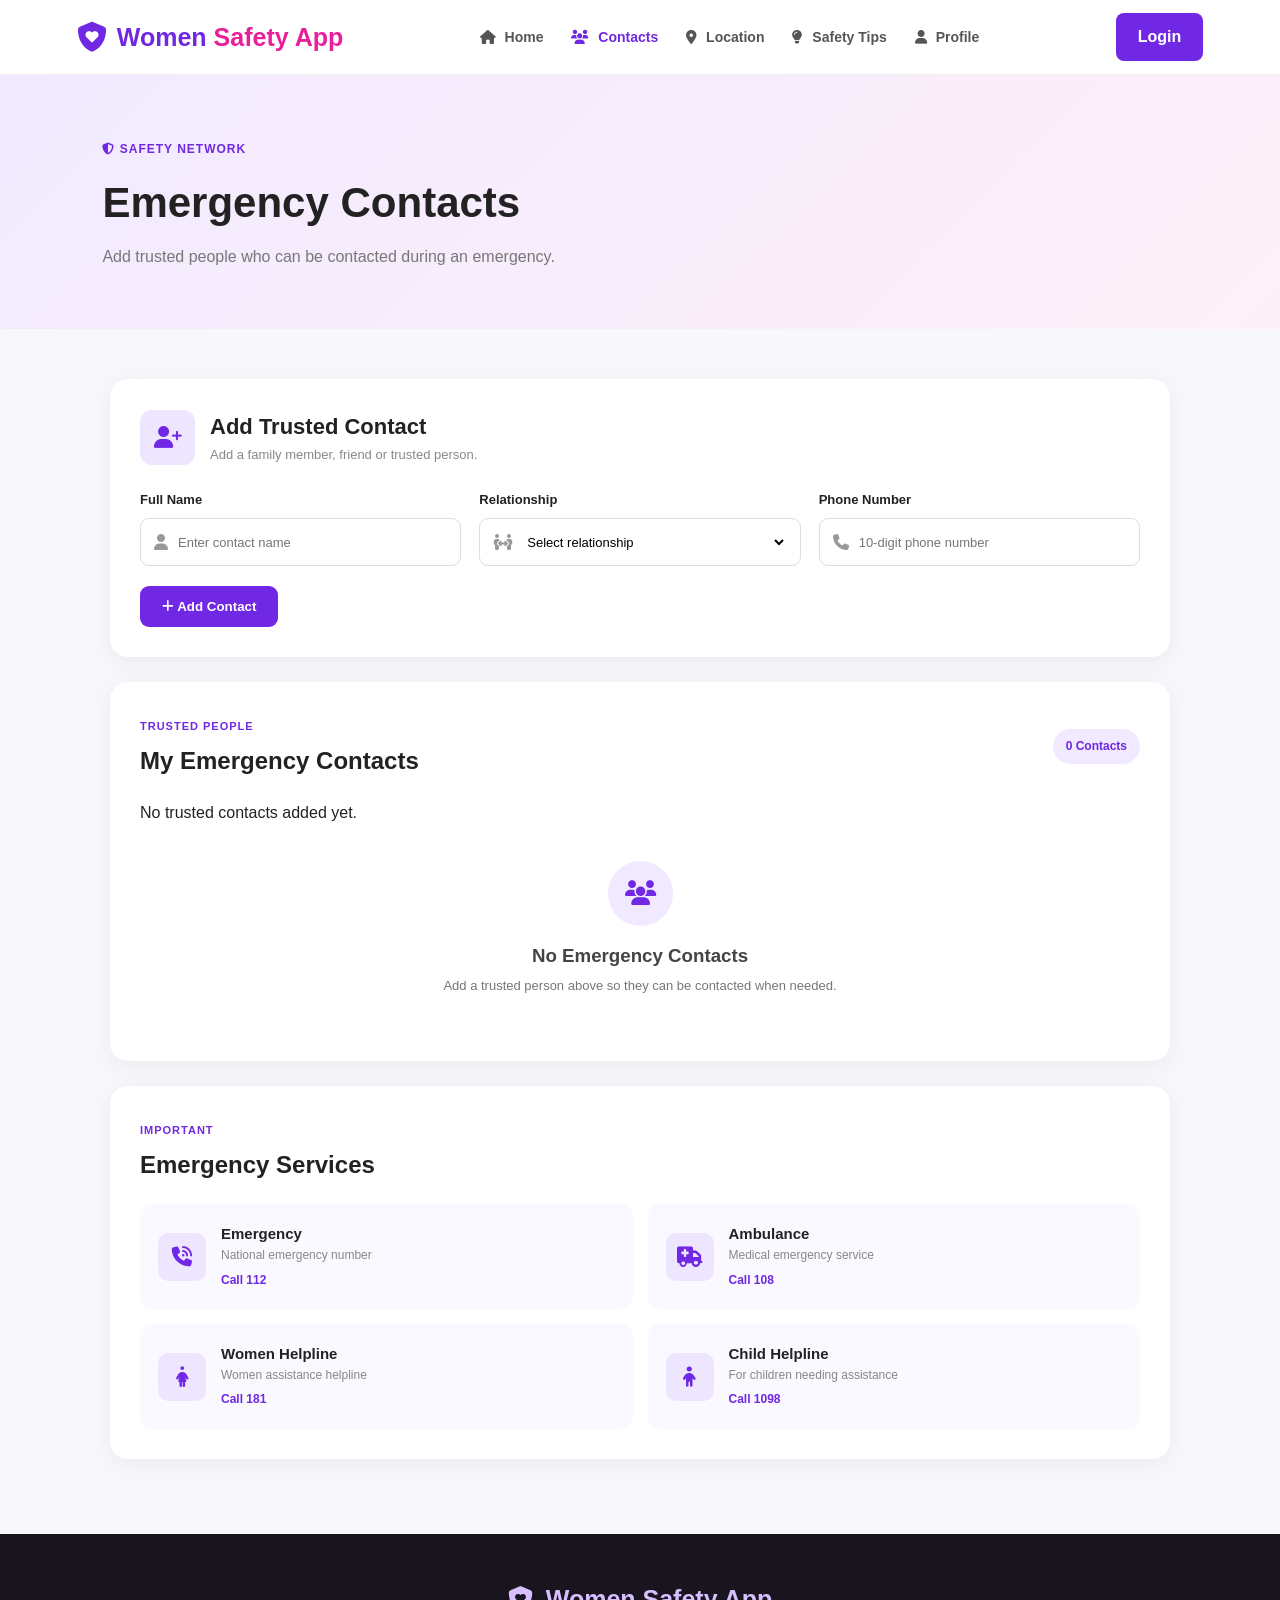
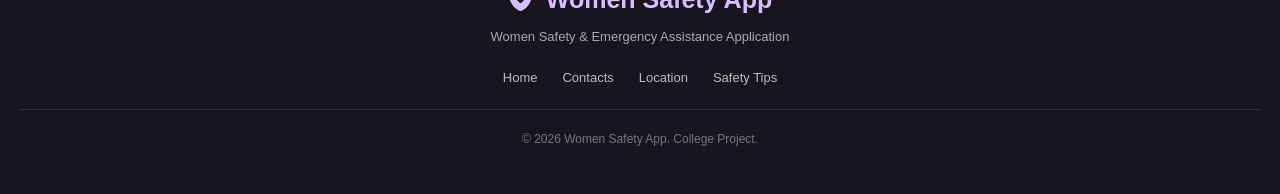
==== contacts.html @ 21b4808e "Add files via upload" ====
<!DOCTYPE html>
<html lang="en">

<head>
    <meta charset="UTF-8">
    <meta name="viewport" content="width=device-width, initial-scale=1.0">

    <title>Emergency Contacts - Women Safety App</title>

    <link rel="stylesheet" href="css/style.css">

    <link rel="stylesheet"
          href="https://cdnjs.cloudflare.com/ajax/libs/font-awesome/6.5.2/css/all.min.css">
</head>

<body>

    <!-- ================= NAVBAR ================= -->

    <header class="navbar">

        <div class="logo">
            <i class="fa-solid fa-shield-heart"></i>
            <span>Women<span> Safety App</span></span>
        </div>

        <nav>

            <a href="index.html">
                <i class="fa-solid fa-house"></i> Home
            </a>

            <a href="contacts.html" class="active">
                <i class="fa-solid fa-users"></i> Contacts
            </a>

            <a href="location.html">
                <i class="fa-solid fa-location-dot"></i> Location
            </a>

            <a href="safety-tips.html">
                <i class="fa-solid fa-lightbulb"></i> Safety Tips
            </a>

            <a href="profile.html">
                <i class="fa-solid fa-user"></i> Profile
            </a>

        </nav>

        <a href="login.html" class="login-btn">
            Login
        </a>

    </header>


    <!-- ================= PAGE HEADER ================= -->

    <section class="page-header">

        <div>

            <span>
                <i class="fa-solid fa-shield-halved"></i>
                SAFETY NETWORK
            </span>

            <h1>Emergency Contacts</h1>

            <p>
                Add trusted people who can be contacted during
                an emergency.
            </p>

        </div>

    </section>


    <!-- ================= MAIN CONTENT ================= -->

    <main class="contacts-container">


        <!-- ================= ADD CONTACT ================= -->

        <section class="contact-form-card">

            <div class="card-title">

                <div class="title-icon">
                    <i class="fa-solid fa-user-plus"></i>
                </div>

                <div>

                    <h2>Add Trusted Contact</h2>

                    <p>
                        Add a family member, friend or trusted person.
                    </p>

                </div>

            </div>


            <form id="contactForm" onsubmit="addContact(event)">

                <div class="form-grid">

                    <!-- Name -->

                    <div class="form-group">

                        <label for="contactName">
                            Full Name
                        </label>

                        <div class="contact-input">

                            <i class="fa-solid fa-user"></i>

                            <input
                                type="text"
                                id="contactName"
                                placeholder="Enter contact name"
                                required
                            >

                        </div>

                    </div>


                    <!-- Relationship -->

                    <div class="form-group">

                        <label for="relationship">
                            Relationship
                        </label>

                        <div class="contact-input">

                            <i class="fa-solid fa-people-arrows"></i>

                            <select id="relationship" required>

                                <option value="">
                                    Select relationship
                                </option>

                                <option value="Parent">
                                    Parent
                                </option>

                                <option value="Sibling">
                                    Sibling
                                </option>

                                <option value="Friend">
                                    Friend
                                </option>

                                <option value="Relative">
                                    Relative
                                </option>

                                <option value="Other">
                                    Other
                                </option>

                            </select>

                        </div>

                    </div>


                    <!-- Phone -->

                    <div class="form-group">

                        <label for="contactPhone">
                            Phone Number
                        </label>

                        <div class="contact-input">

                            <i class="fa-solid fa-phone"></i>

                            <input
                                type="tel"
                                id="contactPhone"
                                placeholder="10-digit phone number"
                                maxlength="10"
                                required
                            >

                        </div>

                    </div>

                </div>


                <button type="submit" class="add-contact-btn">

                    <i class="fa-solid fa-plus"></i>

                    Add Contact

                </button>

            </form>

        </section>


        <!-- ================= CONTACT LIST ================= -->

        <section class="contact-list-card">

            <div class="list-header">

                <div>

                    <span class="small-title">
                        TRUSTED PEOPLE
                    </span>

                    <h2>My Emergency Contacts</h2>

                </div>

                <div class="contact-count">

                    <span id="contactCount">0</span>

                    Contacts

                </div>

            </div>


            <!-- Contact List -->

            <div id="contactList">

                <!-- Contacts will be inserted here -->

            </div>


            <!-- Empty State -->

            <div id="emptyState" class="empty-state">

                <div class="empty-icon">
                    <i class="fa-solid fa-users"></i>
                </div>

                <h3>No Emergency Contacts</h3>

                <p>
                    Add a trusted person above so they can
                    be contacted when needed.
                </p>

            </div>

        </section>


        <!-- ================= EMERGENCY NUMBERS ================= -->

        <section class="official-emergency">

            <div class="list-header">

                <div>

                    <span class="small-title">
                        IMPORTANT
                    </span>

                    <h2>Emergency Services</h2>

                </div>

            </div>


            <div class="official-grid">


                <!-- Emergency -->

                <div class="official-card">

                    <div class="official-icon">
                        <i class="fa-solid fa-phone-volume"></i>
                    </div>

                    <div>

                        <h3>Emergency</h3>

                        <p>National emergency number</p>

                        <a href="tel:112">
                            Call 112
                        </a>

                    </div>

                </div>


                <!-- Ambulance -->

                <div class="official-card">

                    <div class="official-icon">
                        <i class="fa-solid fa-truck-medical"></i>
                    </div>

                    <div>

                        <h3>Ambulance</h3>

                        <p>Medical emergency service</p>

                        <a href="tel:108">
                            Call 108
                        </a>

                    </div>

                </div>


                <!-- Women Helpline -->

                <div class="official-card">

                    <div class="official-icon">
                        <i class="fa-solid fa-person-dress"></i>
                    </div>

                    <div>

                        <h3>Women Helpline</h3>

                        <p>Women assistance helpline</p>

                        <a href="tel:181">
                            Call 181
                        </a>

                    </div>

                </div>


                <!-- Child Helpline -->

                <div class="official-card">

                    <div class="official-icon">
                        <i class="fa-solid fa-child"></i>
                    </div>

                    <div>

                        <h3>Child Helpline</h3>

                        <p>For children needing assistance</p>

                        <a href="tel:1098">
                            Call 1098
                        </a>

                    </div>

                </div>

            </div>

        </section>

    </main>


    <!-- ================= FOOTER ================= -->

    <footer>

        <div class="footer-logo">
            <i class="fa-solid fa-shield-heart"></i>
            Women Safety App
        </div>

        <p>
            Women Safety & Emergency Assistance Application
        </p>

        <div class="footer-links">

            <a href="index.html">Home</a>
            <a href="contacts.html">Contacts</a>
            <a href="location.html">Location</a>
            <a href="safety-tips.html">Safety Tips</a>

        </div>

        <div class="copyright">
            © 2026 Women Safety App. College Project.
        </div>

    </footer>

    <!-- ================= JAVASCRIPT ================= -->
     
    <script src="js/script.js"></script>

</body>

</html>
---- css/style.css ----
/* =====================================================
   SAFEHER - WOMEN SAFETY APP
   MAIN STYLESHEET
===================================================== */


/* ================= GLOBAL ================= */

* {
    margin: 0;
    padding: 0;
    box-sizing: border-box;
}

html {
    scroll-behavior: smooth;
}

body {
    font-family: Arial, Helvetica, sans-serif;
    background: #f8f7fc;
    color: #222;
    line-height: 1.6;
}

a {
    text-decoration: none;
    color: inherit;
}

button,
input {
    font-family: inherit;
}


/* ================= NAVBAR ================= */

.navbar {
    width: 100%;
    min-height: 75px;
    background: #ffffff;
    display: flex;
    align-items: center;
    justify-content: space-between;
    padding: 0 6%;
    border-bottom: 1px solid #eeeeee;
    position: sticky;
    top: 0;
    z-index: 1000;
}

.logo {
    display: flex;
    align-items: center;
    gap: 10px;
    font-size: 25px;
    font-weight: 800;
    color: #7028e4;
}

.logo i {
    font-size: 30px;
}

.logo span span {
    color: #e91e9b;
}

.navbar nav {
    display: flex;
    gap: 28px;
}

.navbar nav a {
    color: #555;
    font-size: 14px;
    font-weight: 600;
    transition: 0.3s;
    padding: 8px 0;
}

.navbar nav a:hover,
.navbar nav a.active {
    color: #7028e4;
}

.navbar nav a i {
    margin-right: 5px;
}

.login-btn {
    background: #7028e4;
    color: white;
    padding: 11px 22px;
    border-radius: 8px;
    font-weight: 600;
    transition: 0.3s;
}

.login-btn:hover {
    transform: translateY(-2px);
    background: #5c1fc7;
}


/* ================= HERO ================= */

.hero {
    min-height: 600px;
    padding: 80px 8%;
    display: flex;
    align-items: center;
    justify-content: space-between;
    gap: 60px;
    background: linear-gradient(
        135deg,
        #f8f4ff 0%,
        #fff3fa 100%
    );
}

.hero-content {
    max-width: 600px;
}

.welcome {
    display: inline-block;
    color: #7028e4;
    background: #eee5ff;
    padding: 8px 15px;
    border-radius: 30px;
    font-size: 13px;
    font-weight: 700;
    margin-bottom: 20px;
}

.welcome i {
    margin-right: 5px;
}

.hero h1 {
    font-size: 58px;
    line-height: 1.1;
    color: #222;
    margin-bottom: 22px;
}

.hero h1 span {
    color: #e91e9b;
}

.hero p {
    color: #666;
    font-size: 17px;
    max-width: 550px;
    margin-bottom: 30px;
}

.hero-buttons {
    display: flex;
    gap: 15px;
    flex-wrap: wrap;
}

.primary-btn,
.secondary-btn {
    padding: 14px 22px;
    border-radius: 9px;
    font-weight: 700;
    display: inline-flex;
    align-items: center;
    gap: 9px;
    transition: 0.3s;
}

.primary-btn {
    background: #7028e4;
    color: white;
}

.primary-btn:hover {
    background: #5c1fc7;
    transform: translateY(-2px);
}

.secondary-btn {
    background: white;
    color: #7028e4;
    border: 1px solid #d9c8f7;
}

.secondary-btn:hover {
    background: #f0e9ff;
}


/* ================= HERO CARD ================= */

.hero-card {
    width: 350px;
    min-height: 350px;
    background: white;
    border-radius: 25px;
    padding: 45px 30px;
    text-align: center;
    box-shadow: 0 20px 50px rgba(70, 35, 120, 0.15);
}

.shield {
    width: 130px;
    height: 130px;
    border-radius: 50%;
    background: #f0e7ff;
    color: #7028e4;
    display: flex;
    justify-content: center;
    align-items: center;
    margin: auto auto 25px;
}

.shield i {
    font-size: 65px;
}

.hero-card h3 {
    font-size: 24px;
    margin-bottom: 8px;
}

.hero-card p {
    font-size: 14px;
    margin: auto auto 20px;
}

.status {
    display: inline-flex;
    align-items: center;
    gap: 8px;
    background: #edf9f1;
    color: #219653;
    padding: 8px 13px;
    border-radius: 30px;
    font-size: 12px;
    font-weight: 700;
}

.status-dot {
    width: 8px;
    height: 8px;
    background: #28a745;
    border-radius: 50%;
}


/* ================= SECTION HEADING ================= */

.section-heading {
    text-align: center;
    margin-bottom: 40px;
}

.section-heading span {
    color: #7028e4;
    font-size: 12px;
    font-weight: 800;
    letter-spacing: 1.5px;
}

.section-heading h2 {
    font-size: 35px;
    margin: 8px 0;
}

.section-heading p {
    color: #777;
}


/* ================= SOS SECTION ================= */

.sos-section {
    background: white;
    padding: 80px 6%;
    text-align: center;
}

.sos-container {
    display: flex;
    justify-content: center;
    align-items: center;
}

.sos-button {
    width: 210px;
    height: 210px;
    border-radius: 50%;
    border: 12px solid #ffe0ed;
    background: #e6004c;
    color: white;
    cursor: pointer;
    box-shadow:
        0 0 0 12px #fff3f7,
        0 15px 40px rgba(230, 0, 76, 0.3);
    transition: 0.3s;
}

.sos-button:hover {
    transform: scale(1.06);
}

.sos-button:active {
    transform: scale(0.97);
}

.sos-inner {
    display: flex;
    flex-direction: column;
    align-items: center;
}

.sos-inner i {
    font-size: 32px;
    margin-bottom: 5px;
}

.sos-inner strong {
    font-size: 38px;
}

.sos-inner small {
    font-size: 13px;
}

.sos-note {
    margin-top: 25px;
    color: #777;
    font-size: 13px;
}


/* ================= SERVICES ================= */

.services {
    padding: 80px 7%;
    background: #f8f7fc;
}

.service-grid {
    display: grid;
    grid-template-columns: repeat(2, 1fr);
    gap: 20px;
    max-width: 1100px;
    margin: auto;
}

.service-card {
    background: white;
    border-radius: 15px;
    padding: 25px;
    display: flex;
    gap: 20px;
    align-items: flex-start;
    box-shadow: 0 5px 20px rgba(0,0,0,0.05);
    transition: 0.3s;
}

.service-card:hover {
    transform: translateY(-5px);
    box-shadow: 0 12px 25px rgba(0,0,0,0.08);
}

.service-icon {
    min-width: 55px;
    height: 55px;
    border-radius: 12px;
    display: flex;
    align-items: center;
    justify-content: center;
    font-size: 23px;
}

.service-icon.police {
    background: #eee7ff;
    color: #7028e4;
}

.service-icon.ambulance {
    background: #ffe9ee;
    color: #e6004c;
}

.service-icon.location {
    background: #e7f7ed;
    color: #219653;
}

.service-icon.contacts {
    background: #fff1df;
    color: #e58b00;
}

.service-card h3 {
    margin-bottom: 4px;
}

.service-card p {
    color: #777;
    font-size: 13px;
    margin-bottom: 10px;
}

.service-link {
    color: #7028e4;
    font-size: 13px;
    font-weight: 700;
}

.service-link i {
    margin-left: 5px;
}


/* ================= FEATURES ================= */

.features {
    padding: 80px 7%;
    background: white;
}

.feature-grid {
    max-width: 1100px;
    margin: auto;
    display: grid;
    grid-template-columns: repeat(4, 1fr);
    gap: 18px;
}

.feature-card {
    text-align: center;
    background: #faf9ff;
    padding: 30px 18px;
    border-radius: 15px;
    border: 1px solid #eee8ff;
    transition: 0.3s;
}

.feature-card:hover {
    transform: translateY(-5px);
    border-color: #d9c8f7;
}

.feature-card > i {
    font-size: 30px;
    color: #7028e4;
    margin-bottom: 15px;
}

.feature-card h3 {
    margin-bottom: 8px;
}

.feature-card p {
    color: #777;
    font-size: 13px;
}


/* ================= SAFETY MESSAGE ================= */

.safety-message {
    max-width: 1050px;
    margin: 70px auto;
    padding: 35px;
    background: linear-gradient(
        135deg,
        #7028e4,
        #e91e9b
    );
    color: white;
    border-radius: 20px;
    display: flex;
    align-items: center;
    gap: 25px;
}

.message-icon {
    min-width: 65px;
    height: 65px;
    border-radius: 50%;
    background: rgba(255,255,255,0.2);
    display: flex;
    justify-content: center;
    align-items: center;
    font-size: 27px;
}

.safety-message h2 {
    margin-bottom: 5px;
}

.safety-message p {
    opacity: 0.9;
}


/* ================= FOOTER ================= */

footer {
    background: #18151f;
    color: white;
    text-align: center;
    padding: 45px 20px;
}

.footer-logo {
    font-size: 25px;
    font-weight: 800;
    color: #d7bfff;
    margin-bottom: 8px;
}

.footer-logo i {
    margin-right: 6px;
}

footer p {
    color: #aaa;
    font-size: 13px;
}

.footer-links {
    margin: 20px 0;
    display: flex;
    justify-content: center;
    gap: 25px;
}

.footer-links a {
    color: #bbb;
    font-size: 13px;
}

.footer-links a:hover {
    color: white;
}

.copyright {
    color: #777;
    font-size: 12px;
    border-top: 1px solid #302c38;
    padding-top: 20px;
}


/* =====================================================
   LOGIN / SIGNUP PAGE
===================================================== */

.login-page {
    min-height: 100vh;
    background: linear-gradient(
        135deg,
        #f4efff,
        #fff2fa
    );
}

.login-container {
    min-height: 100vh;
    display: grid;
    grid-template-columns: 1fr 1fr;
}


/* ================= LOGIN LEFT ================= */

.login-left {
    background: linear-gradient(
        145deg,
        #7028e4,
        #e91e9b
    );
    color: white;
    padding: 70px 10%;
    display: flex;
    flex-direction: column;
    justify-content: center;
}

.login-brand {
    display: flex;
    align-items: center;
    gap: 15px;
    margin-bottom: 60px;
}

.login-brand h1 {
    font-size: 32px;
}

.login-brand h1 span {
    color: #ffd1eb;
}

.brand-icon {
    width: 55px;
    height: 55px;
    border-radius: 15px;
    background: rgba(255,255,255,0.18);
    display: flex;
    justify-content: center;
    align-items: center;
    font-size: 28px;
}

.login-left h2 {
    font-size: 48px;
    line-height: 1.15;
    margin-bottom: 20px;
}

.login-left > p {
    max-width: 500px;
    opacity: 0.9;
    font-size: 16px;
    margin-bottom: 35px;
}


/* ================= LOGIN FEATURES ================= */

.login-features {
    display: flex;
    flex-direction: column;
    gap: 15px;
}

.login-feature {
    display: flex;
    align-items: center;
    gap: 13px;
    font-size: 14px;
}

.login-feature i {
    width: 35px;
    height: 35px;
    background: rgba(255,255,255,0.15);
    border-radius: 9px;
    display: flex;
    align-items: center;
    justify-content: center;
}


/* ================= LOGIN RIGHT ================= */

.login-right {
    display: flex;
    justify-content: center;
    align-items: center;
    padding: 40px;
}

.login-box {
    width: 100%;
    max-width: 470px;
    background: white;
    padding: 45px;
    border-radius: 20px;
    box-shadow: 0 15px 50px rgba(50,30,80,0.12);
}

.mobile-logo {
    display: none;
    width: 60px;
    height: 60px;
    margin: 0 auto 15px;
    border-radius: 15px;
    background: #eee5ff;
    color: #7028e4;
    align-items: center;
    justify-content: center;
    font-size: 28px;
}

.login-box h2 {
    text-align: center;
    font-size: 30px;
}

.login-subtitle {
    text-align: center;
    color: #777;
    font-size: 14px;
    margin: 5px 0 30px;
}


/* ================= INPUT ================= */

.input-group {
    margin-bottom: 18px;
}

.input-group label {
    display: block;
    font-size: 13px;
    font-weight: 700;
    margin-bottom: 7px;
    color: #444;
}

.input-box {
    height: 50px;
    border: 1px solid #ddd;
    border-radius: 9px;
    display: flex;
    align-items: center;
    padding: 0 14px;
    transition: 0.3s;
    background: #fff;
}

.input-box:focus-within {
    border-color: #7028e4;
    box-shadow: 0 0 0 3px #eee5ff;
}

.input-box > i {
    color: #999;
    margin-right: 10px;
}

.input-box input {
    width: 100%;
    border: none;
    outline: none;
    font-size: 14px;
    background: transparent;
}

.input-box input::placeholder {
    color: #aaa;
}

.password-toggle {
    border: none;
    background: none;
    color: #999;
    cursor: pointer;
    padding: 5px;
}


/* ================= LOGIN OPTIONS ================= */

.login-options {
    display: flex;
    justify-content: space-between;
    align-items: center;
    margin: 5px 0 22px;
    font-size: 12px;
}

.remember {
    display: flex;
    align-items: center;
    gap: 7px;
    color: #666;
}

.remember input {
    accent-color: #7028e4;
}

.login-options a {
    color: #7028e4;
    font-weight: 700;
}

.login-options a:hover {
    text-decoration: underline;
}


/* ================= LOGIN BUTTON ================= */

.login-submit {
    width: 100%;
    height: 50px;
    border: none;
    border-radius: 9px;
    background: linear-gradient(
        135deg,
        #7028e4,
        #e91e9b
    );
    color: white;
    font-size: 15px;
    font-weight: 700;
    cursor: pointer;
    transition: 0.3s;
}

.login-submit:hover {
    transform: translateY(-2px);
    box-shadow: 0 8px 20px rgba(112,40,228,0.25);
}

.login-submit i {
    margin-right: 7px;
}


/* ================= DIVIDER ================= */

.divider {
    display: flex;
    align-items: center;
    gap: 12px;
    margin: 25px 0;
    color: #aaa;
    font-size: 12px;
}

.divider::before,
.divider::after {
    content: "";
    flex: 1;
    height: 1px;
    background: #eee;
}


/* ================= DEMO BUTTON ================= */

.demo-login {
    width: 100%;
    height: 48px;
    border: 1px solid #ddd;
    background: white;
    color: #555;
    border-radius: 9px;
    font-weight: 600;
    cursor: pointer;
    transition: 0.3s;
}

.demo-login:hover {
    background: #f8f5ff;
    border-color: #cdb8f5;
}

.demo-login i {
    margin-right: 7px;
    color: #7028e4;
}


/* ================= REGISTER ================= */

.register-text {
    text-align: center;
    color: #777;
    font-size: 13px;
    margin-top: 25px;
}

.register-text a {
    color: #7028e4;
    font-weight: 700;
}

.register-text a:hover {
    text-decoration: underline;
}


/* ================= BACK HOME ================= */

.back-home {
    display: flex;
    justify-content: center;
    align-items: center;
    gap: 7px;
    margin-top: 20px;
    color: #777;
    font-size: 13px;
}

.back-home:hover {
    color: #7028e4;
}


/* ================= TERMS ================= */

.terms {
    margin: 5px 0 20px;
    font-size: 12px;
    line-height: 1.5;
}

.terms a {
    color: #7028e4;
    font-weight: 700;
}


/* =====================================================
   RESPONSIVE DESIGN
===================================================== */


/* Tablets */

@media (max-width: 1000px) {

    .navbar {
        padding: 0 3%;
    }

    .navbar nav {
        gap: 15px;
    }

    .hero {
        padding: 60px 5%;
    }

    .hero h1 {
        font-size: 45px;
    }

    .feature-grid {
        grid-template-columns: repeat(2, 1fr);
    }

    .login-left {
        padding: 50px;
    }

    .login-left h2 {
        font-size: 40px;
    }

}


/* Mobile */

@media (max-width: 750px) {

    /* Navbar */

    .navbar {
        min-height: auto;
        padding: 15px 20px;
        flex-wrap: wrap;
        gap: 12px;
    }

    .navbar nav {
        width: 100%;
        order: 3;
        justify-content: center;
        gap: 13px;
        overflow-x: auto;
    }

    .navbar nav a {
        white-space: nowrap;
        font-size: 12px;
    }

    .login-btn {
        padding: 8px 15px;
        font-size: 13px;
    }


    /* Hero */

    .hero {
        flex-direction: column;
        text-align: center;
        padding: 50px 20px;
    }

    .hero h1 {
        font-size: 40px;
    }

    .hero p {
        font-size: 15px;
    }

    .hero-buttons {
        justify-content: center;
    }

    .hero-card {
        width: 100%;
        max-width: 350px;
    }


    /* Services */

    .service-grid {
        grid-template-columns: 1fr;
    }


    /* Features */

    .feature-grid {
        grid-template-columns: 1fr;
    }


    /* Safety Message */

    .safety-message {
        margin: 40px 20px;
        padding: 25px;
        flex-direction: column;
        text-align: center;
    }


    /* Login */

    .login-container {
        grid-template-columns: 1fr;
    }

    .login-left {
        display: none;
    }

    .login-right {
        min-height: 100vh;
        padding: 20px;
    }

    .login-box {
        padding: 30px 22px;
    }

    .mobile-logo {
        display: flex;
    }

    .login-box h2 {
        font-size: 26px;
    }

}


/* Small Mobile */

@media (max-width: 400px) {

    .logo {
        font-size: 21px;
    }

    .logo i {
        font-size: 25px;
    }

    .hero h1 {
        font-size: 34px;
    }

    .sos-button {
        width: 175px;
        height: 175px;
    }

    .sos-inner strong {
        font-size: 32px;
    }

    .section-heading h2 {
        font-size: 28px;
    }

    .login-box {
        padding: 25px 18px;
    }

}
/* =====================================================
   CONTACTS PAGE
===================================================== */

.page-header {
    background: linear-gradient(135deg, #f1eaff, #fff0f8);
    padding: 60px 8%;
}

.page-header span {
    color: #7028e4;
    font-size: 12px;
    font-weight: 800;
    letter-spacing: 1px;
}

.page-header h1 {
    font-size: 42px;
    margin: 8px 0;
}

.page-header p {
    color: #777;
}


.contacts-container {
    max-width: 1100px;
    margin: auto;
    padding: 50px 20px;
}


.contact-form-card,
.contact-list-card,
.official-emergency {
    background: white;
    border-radius: 18px;
    padding: 30px;
    margin-bottom: 25px;
    box-shadow: 0 5px 25px rgba(0,0,0,0.06);
}


.card-title {
    display: flex;
    align-items: center;
    gap: 15px;
    margin-bottom: 25px;
}

.title-icon {
    width: 55px;
    height: 55px;
    background: #eee5ff;
    color: #7028e4;
    border-radius: 12px;
    display: flex;
    justify-content: center;
    align-items: center;
    font-size: 22px;
}

.card-title h2 {
    font-size: 22px;
}

.card-title p {
    color: #888;
    font-size: 13px;
}


.form-grid {
    display: grid;
    grid-template-columns: repeat(3, 1fr);
    gap: 18px;
}


.form-group label {
    display: block;
    font-size: 13px;
    font-weight: 700;
    margin-bottom: 7px;
}


.contact-input {
    height: 48px;
    border: 1px solid #ddd;
    border-radius: 9px;
    display: flex;
    align-items: center;
    padding: 0 13px;
}

.contact-input:focus-within {
    border-color: #7028e4;
    box-shadow: 0 0 0 3px #eee5ff;
}

.contact-input i {
    color: #999;
    margin-right: 10px;
}

.contact-input input,
.contact-input select {
    width: 100%;
    height: 100%;
    border: none;
    outline: none;
    background: transparent;
    font-size: 13px;
}


.add-contact-btn {
    margin-top: 20px;
    padding: 13px 22px;
    border: none;
    border-radius: 9px;
    background: #7028e4;
    color: white;
    font-weight: 700;
    cursor: pointer;
}

.add-contact-btn:hover {
    background: #5c1fc7;
}


.list-header {
    display: flex;
    align-items: center;
    justify-content: space-between;
    margin-bottom: 20px;
}

.small-title {
    color: #7028e4;
    font-size: 11px;
    font-weight: 800;
    letter-spacing: 1px;
}

.list-header h2 {
    margin-top: 4px;
}


.contact-count {
    background: #f0e9ff;
    color: #7028e4;
    padding: 8px 13px;
    border-radius: 20px;
    font-size: 12px;
    font-weight: 700;
}


.contact-item {
    display: grid;
    grid-template-columns: 1.5fr 1fr auto;
    align-items: center;
    gap: 20px;
    padding: 17px;
    background: #faf9ff;
    border: 1px solid #eee9f8;
    border-radius: 12px;
    margin-bottom: 10px;
}


.contact-person {
    display: flex;
    align-items: center;
    gap: 12px;
}


.person-avatar {
    width: 45px;
    height: 45px;
    border-radius: 50%;
    background: #7028e4;
    color: white;
    display: flex;
    align-items: center;
    justify-content: center;
    font-weight: 800;
}


.contact-person h3 {
    font-size: 15px;
}


.contact-person span {
    color: #888;
    font-size: 12px;
}


.contact-number {
    color: #555;
    font-size: 13px;
}


.contact-number i {
    color: #7028e4;
    margin-right: 5px;
}


.contact-actions {
    display: flex;
    gap: 8px;
}


.call-contact {
    background: #219653;
    color: white;
    padding: 9px 13px;
    border-radius: 7px;
    font-size: 12px;
    font-weight: 700;
}


.delete-contact {
    width: 35px;
    border: none;
    border-radius: 7px;
    background: #ffe8ee;
    color: #e6004c;
    cursor: pointer;
}


.empty-state {
    text-align: center;
    padding: 35px 20px;
    color: #777;
}


.empty-icon {
    width: 65px;
    height: 65px;
    background: #f0e9ff;
    color: #7028e4;
    border-radius: 50%;
    display: flex;
    justify-content: center;
    align-items: center;
    margin: auto auto 15px;
    font-size: 25px;
}


.empty-state h3 {
    color: #444;
    margin-bottom: 5px;
}


.empty-state p {
    font-size: 13px;
}


/* Official emergency services */

.official-grid {
    display: grid;
    grid-template-columns: repeat(2, 1fr);
    gap: 15px;
}


.official-card {
    display: flex;
    align-items: center;
    gap: 15px;
    padding: 18px;
    background: #faf9ff;
    border-radius: 12px;
}


.official-icon {
    width: 48px;
    height: 48px;
    border-radius: 10px;
    background: #eee5ff;
    color: #7028e4;
    display: flex;
    justify-content: center;
    align-items: center;
    font-size: 20px;
}


.official-card h3 {
    font-size: 15px;
}


.official-card p {
    color: #888;
    font-size: 12px;
}


.official-card a {
    display: inline-block;
    margin-top: 4px;
    color: #7028e4;
    font-size: 12px;
    font-weight: 800;
}


/* Contacts responsive */

@media (max-width: 800px) {

    .form-grid {
        grid-template-columns: 1fr;
    }

    .contact-item {
        grid-template-columns: 1fr;
    }

    .contact-actions {
        justify-content: flex-start;
    }

    .official-grid {
        grid-template-columns: 1fr;
    }

}


@media (max-width: 500px) {

    .page-header {
        padding: 40px 20px;
    }

    .page-header h1 {
        font-size: 32px;
    }

    .contact-form-card,
    .contact-list-card,
    .official-emergency {
        padding: 20px;
    }

    .list-header {
        align-items: flex-start;
        gap: 10px;
    }

}
/* =====================================================
   SAFETY TIPS PAGE
===================================================== */

.tips-container {
    max-width: 1000px;
    margin: auto;
    padding: 50px 20px;
}

.safety-tip-card {
    background: white;
    border-radius: 16px;
    padding: 25px;
    margin-bottom: 16px;
    display: grid;
    grid-template-columns: 55px 60px 1fr;
    align-items: center;
    gap: 18px;
    box-shadow: 0 5px 20px rgba(0,0,0,0.05);
    border: 1px solid #eee8f8;
}

.tip-number {
    font-size: 14px;
    font-weight: 800;
    color: #7028e4;
}

.tip-icon {
    width: 55px;
    height: 55px;
    border-radius: 12px;
    background: #eee5ff;
    color: #7028e4;
    display: flex;
    justify-content: center;
    align-items: center;
    font-size: 22px;
}

.tip-content h2 {
    font-size: 19px;
    margin-bottom: 5px;
}

.tip-content p {
    color: #777;
    font-size: 13px;
}

.emergency-mini-links {
    display: flex;
    gap: 10px;
    margin-top: 12px;
    flex-wrap: wrap;
}

.emergency-mini-links a {
    background: #f0e9ff;
    color: #7028e4;
    padding: 7px 11px;
    border-radius: 7px;
    font-size: 11px;
    font-weight: 700;
}

.tips-emergency {
    margin-top: 35px;
    padding: 25px;
    background: linear-gradient(135deg, #7028e4, #e91e9b);
    color: white;
    border-radius: 16px;
    display: flex;
    align-items: center;
    gap: 15px;
}

.tips-emergency-icon {
    width: 50px;
    height: 50px;
    background: rgba(255,255,255,0.2);
    border-radius: 50%;
    display: flex;
    align-items: center;
    justify-content: center;
}

.tips-emergency h2 {
    font-size: 19px;
}

.tips-emergency p {
    opacity: 0.9;
    font-size: 12px;
}

.tips-emergency a {
    margin-left: auto;
    background: white;
    color: #7028e4;
    padding: 10px 16px;
    border-radius: 8px;
    font-size: 12px;
    font-weight: 800;
}


/* =====================================================
   PROFILE PAGE
===================================================== */

.profile-container {
    max-width: 900px;
    margin: auto;
    padding: 50px 20px;
}

.profile-card,
.settings-card,
.account-actions {
    background: white;
    border-radius: 18px;
    padding: 30px;
    margin-bottom: 20px;
    box-shadow: 0 5px 25px rgba(0,0,0,0.06);
}

.profile-header {
    display: flex;
    align-items: center;
    gap: 18px;
    padding-bottom: 25px;
    border-bottom: 1px solid #eee;
    margin-bottom: 25px;
}

.profile-avatar {
    width: 75px;
    height: 75px;
    border-radius: 50%;
    background: linear-gradient(135deg, #7028e4, #e91e9b);
    color: white;
    display: flex;
    justify-content: center;
    align-items: center;
    font-size: 30px;
    font-weight: 800;
}

.profile-header h2 {
    font-size: 23px;
}

.profile-header p {
    color: #888;
    font-size: 13px;
    margin: 3px 0 7px;
}

.profile-status {
    background: #edf9f1;
    color: #219653;
    padding: 5px 9px;
    border-radius: 15px;
    font-size: 10px;
    font-weight: 700;
}

.profile-status i {
    font-size: 6px;
    margin-right: 3px;
}

.profile-grid {
    display: grid;
    grid-template-columns: repeat(2, 1fr);
    gap: 18px;
}

.save-profile-btn {
    margin-top: 22px;
    padding: 12px 20px;
    border: none;
    border-radius: 8px;
    background: #7028e4;
    color: white;
    font-weight: 700;
    cursor: pointer;
}

.save-profile-btn:hover {
    background: #5c1fc7;
}

.settings-title {
    display: flex;
    gap: 14px;
    align-items: center;
    margin-bottom: 15px;
}

.settings-title h2 {
    font-size: 21px;
}

.settings-title p {
    color: #888;
    font-size: 12px;
}

.setting-row {
    display: flex;
    justify-content: space-between;
    align-items: center;
    padding: 18px 0;
    border-top: 1px solid #eee;
}

.setting-row h3 {
    font-size: 14px;
}

.setting-row h3 i {
    color: #7028e4;
    margin-right: 7px;
}

.setting-row p {
    color: #888;
    font-size: 11px;
    margin-top: 3px;
    max-width: 600px;
}


/* Toggle */

.switch {
    position: relative;
    width: 45px;
    height: 24px;
    flex-shrink: 0;
}

.switch input {
    display: none;
}

.slider {
    position: absolute;
    inset: 0;
    background: #ccc;
    border-radius: 30px;
    cursor: pointer;
    transition: 0.3s;
}

.slider:before {
    content: "";
    position: absolute;
    width: 18px;
    height: 18px;
    left: 3px;
    top: 3px;
    background: white;
    border-radius: 50%;
    transition: 0.3s;
}

.switch input:checked + .slider {
    background: #7028e4;
}

.switch input:checked + .slider:before {
    transform: translateX(21px);
}


/* Account Actions */

.account-action,
.logout-action {
    width: 100%;
    display: flex;
    align-items: center;
    gap: 15px;
    padding: 17px 5px;
    border-bottom: 1px solid #eee;
    background: transparent;
    border-top: none;
    border-left: none;
    border-right: none;
    text-align: left;
    cursor: pointer;
}

.account-action:last-child,
.logout-action:last-child {
    border-bottom: none;
}

.account-action > i:first-child,
.logout-action > i:first-child {
    width: 42px;
    height: 42px;
    background: #f0e9ff;
    color: #7028e4;
    border-radius: 10px;
    display: flex;
    justify-content: center;
    align-items: center;
}

.account-action div,
.logout-action div {
    flex: 1;
}

.account-action strong,
.logout-action strong {
    display: block;
    font-size: 14px;
}

.account-action span,
.logout-action span {
    color: #888;
    font-size: 11px;
}

.account-action .arrow,
.logout-action .arrow {
    color: #aaa;
    width: auto;
    height: auto;
    background: transparent;
}

.logout-action > i:first-child {
    color: #e6004c;
    background: #ffe9ef;
}

.logout-action:hover {
    background: #fff8fa;
}


/* Responsive */

@media (max-width: 700px) {

    .safety-tip-card {
        grid-template-columns: 45px 1fr;
    }

    .tip-number {
        grid-row: span 2;
    }

    .tip-content {
        grid-column: 2;
    }

    .tips-emergency {
        flex-wrap: wrap;
    }

    .tips-emergency a {
        margin-left: 0;
    }

    .profile-grid {
        grid-template-columns: 1fr;
    }

}

@media (max-width: 450px) {

    .safety-tip-card {
        padding: 18px;
        gap: 12px;
    }

    .profile-card,
    .settings-card,
    .account-actions {
        padding: 20px;
    }

    .profile-avatar {
        width: 60px;
        height: 60px;
        font-size: 24px;
    }

}
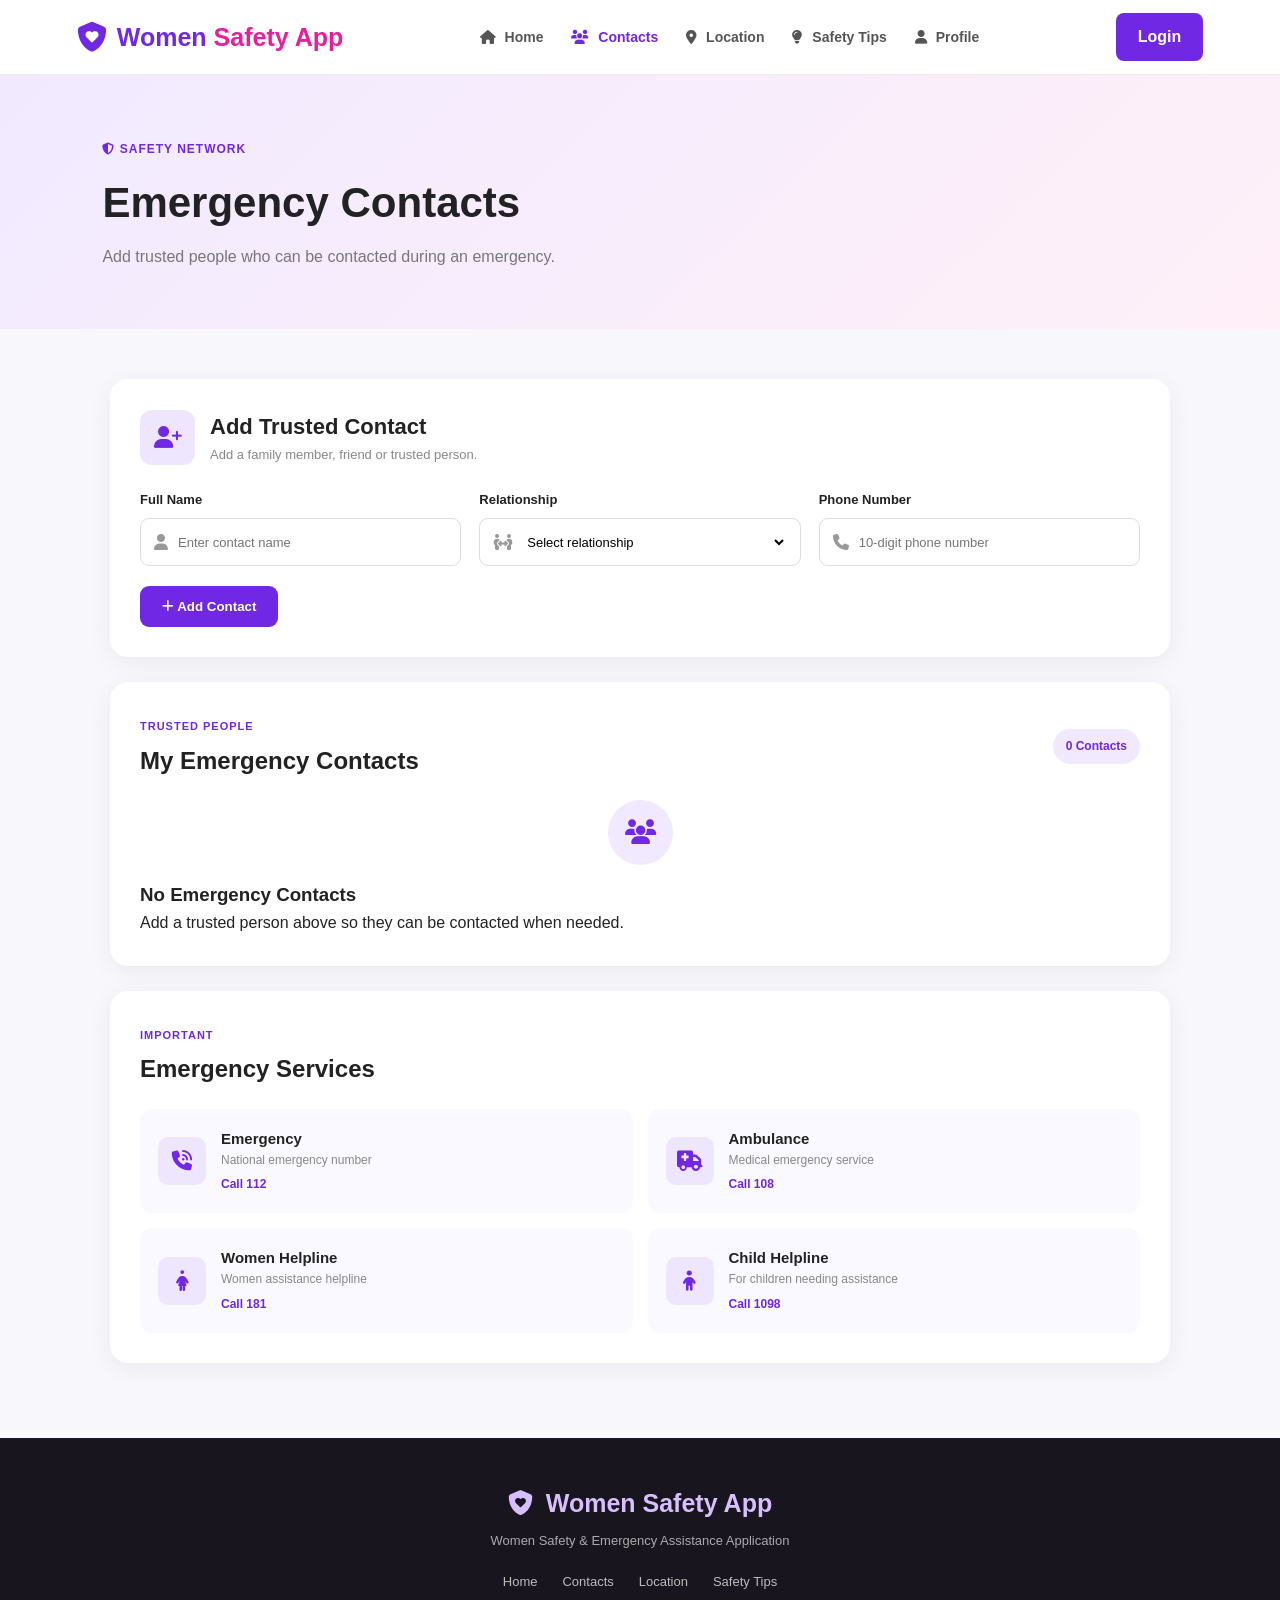
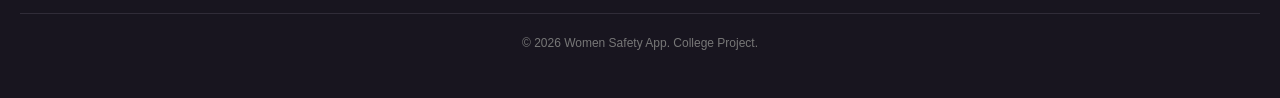
==== commit 4b3e468f: "Add files via upload" ====
--- a/contacts.html
+++ b/contacts.html
@@ -238,9 +238,7 @@
 
                 <div class="contact-count">
 
-                    <span id="contactCount">0</span>
-
-                    Contacts
+                    <span id="contactCount">0 Contacts</span>
 
                 </div>
 
@@ -256,9 +254,9 @@
             </div>
 
 
-            <!-- Empty State -->
-
-            <div id="emptyState" class="empty-state">
+            <!-- Empty Contact State -->
+
+            <div id="emptyContacts" class="empty-Contacts">
 
                 <div class="empty-icon">
                     <i class="fa-solid fa-users"></i>
--- a/css/style.css
+++ b/css/style.css
@@ -1869,3 +1869,405 @@
     }
 
 }
+/* =====================================================
+    LOCATION PAGE
+===================================================== */
+
+.location-hero {
+    background: linear-gradient(135deg, #f5eaff, #fff0f8);
+    padding: 65px 25px;
+}
+
+.location-hero-content {
+    max-width: 1100px;
+    margin: auto;
+}
+
+.location-hero-content span {
+    color: #7028e4;
+    font-size: 13px;
+    font-weight: 800;
+    letter-spacing: 1.5px;
+}
+
+.location-hero-content h1 {
+    font-size: 44px;
+    margin: 18px 0 10px;
+    color: #222;
+}
+
+.location-hero-content p {
+    font-size: 18px;
+    color: #777;
+}
+
+
+/* ================= LOCATION MAIN ================= */
+
+.location-container {
+    max-width: 1100px;
+    margin: auto;
+    padding: 45px 20px;
+    background: #f8f7fc;
+}
+
+
+/* ================= FIND LOCATION CARD ================= */
+
+.location-main-card {
+    background: #fff;
+    border-radius: 24px;
+    padding: 32px;
+    margin-bottom: 25px;
+    box-shadow: 0 10px 35px rgba(70, 30, 120, 0.08);
+    border: 1px solid #eee8f8;
+}
+
+.location-card-heading {
+    display: flex;
+    align-items: center;
+    gap: 18px;
+    margin-bottom: 25px;
+}
+
+.location-icon {
+    width: 65px;
+    height: 65px;
+    min-width: 65px;
+    border-radius: 18px;
+    background: linear-gradient(135deg, #eee3ff, #f8e8ff);
+    color: #7028e4;
+    display: flex;
+    align-items: center;
+    justify-content: center;
+    font-size: 27px;
+    box-shadow: 0 8px 20px rgba(112, 40, 228, 0.12);
+}
+
+.location-card-heading h2 {
+    margin: 0 0 6px;
+    font-size: 27px;
+    color: #222;
+}
+
+.location-card-heading p {
+    margin: 0;
+    color: #777;
+    font-size: 14px;
+}
+
+
+/* ================= GET LOCATION BUTTON ================= */
+
+.get-location-btn {
+    width: 100%;
+    border: none;
+    background: linear-gradient(135deg, #7028e4, #e91e9b);
+    color: white;
+    padding: 16px 25px;
+    border-radius: 12px;
+    font-size: 15px;
+    font-weight: 700;
+    cursor: pointer;
+    transition: 0.3s;
+}
+
+.get-location-btn:hover {
+    transform: translateY(-2px);
+    box-shadow: 0 10px 25px rgba(112, 40, 228, 0.25);
+}
+
+.get-location-btn:active {
+    transform: scale(0.98);
+}
+
+.get-location-btn i {
+    margin-right: 8px;
+}
+
+
+/* ================= STATUS ================= */
+
+.location-status {
+    margin-top: 18px;
+    padding: 13px 16px;
+    border-radius: 12px;
+    background: #f5f3fa;
+    color: #666;
+    font-size: 13px;
+    display: flex;
+    align-items: center;
+    gap: 8px;
+}
+
+.location-status i {
+    color: #7028e4;
+}
+
+
+/* ================= LOCATION DETAILS ================= */
+
+.location-details-card {
+    background: #fff;
+    border-radius: 24px;
+    padding: 32px;
+    margin-bottom: 25px;
+    box-shadow: 0 10px 35px rgba(70, 30, 120, 0.08);
+    border: 1px solid #eee8f8;
+}
+
+.details-title span {
+    color: #7028e4;
+    font-size: 12px;
+    font-weight: 800;
+    letter-spacing: 1.5px;
+}
+
+.details-title h2 {
+    margin: 7px 0 22px;
+    font-size: 30px;
+    color: #222;
+}
+
+
+/* ================= LOCATION FOUND ================= */
+
+.location-found {
+    display: flex;
+    align-items: center;
+    gap: 10px;
+    background: #ecfff4;
+    border: 1px solid #c9f1d9;
+    color: #168346;
+    padding: 13px 16px;
+    border-radius: 12px;
+    margin-bottom: 22px;
+    font-weight: 700;
+    font-size: 13px;
+}
+
+.location-found i {
+    font-size: 16px;
+}
+
+
+/* ================= GPS GRID ================= */
+
+.location-grid {
+    display: grid;
+    grid-template-columns: repeat(2, 1fr);
+    gap: 18px;
+}
+
+
+/* ================= DETAIL BOX ================= */
+
+.location-detail-box {
+    display: flex;
+    align-items: center;
+    gap: 16px;
+    padding: 22px;
+    border: 1px solid #eee9f8;
+    background: linear-gradient(135deg, #fbfaff, #fff);
+    border-radius: 18px;
+    transition: 0.3s;
+}
+
+.location-detail-box:hover {
+    transform: translateY(-4px);
+    box-shadow: 0 10px 25px rgba(80, 40, 130, 0.10);
+    border-color: #d9c8f7;
+}
+
+.detail-icon {
+    width: 50px;
+    height: 50px;
+    min-width: 50px;
+    border-radius: 14px;
+    background: #efe3ff;
+    color: #7028e4;
+    display: flex;
+    align-items: center;
+    justify-content: center;
+    font-size: 19px;
+}
+
+.location-detail-box span {
+    display: block;
+    color: #777;
+    font-size: 12px;
+    margin-bottom: 5px;
+}
+
+.location-detail-box strong {
+    font-size: 17px;
+    color: #222;
+    word-break: break-word;
+}
+
+.location-detail-box small {
+    color: #777;
+    font-size: 12px;
+}
+
+
+/* ================= ACTION BUTTONS ================= */
+
+.location-actions {
+    display: flex;
+    gap: 14px;
+    margin-top: 25px;
+}
+
+.map-button,
+.share-button {
+    flex: 1;
+    border: none;
+    padding: 14px 20px;
+    border-radius: 12px;
+    font-weight: 700;
+    cursor: pointer;
+    transition: 0.3s;
+    font-size: 13px;
+}
+
+.map-button {
+    background: #7028e4;
+    color: white;
+}
+
+.share-button {
+    background: #efe4ff;
+    color: #7028e4;
+}
+
+.map-button:hover,
+.share-button:hover {
+    transform: translateY(-2px);
+}
+
+.map-button:disabled,
+.share-button:disabled {
+    opacity: 0.5;
+    cursor: not-allowed;
+    transform: none;
+}
+
+
+/* ================= PRIVACY ================= */
+
+.privacy-card {
+    display: flex;
+    gap: 18px;
+    align-items: flex-start;
+    background: linear-gradient(135deg, #fff9e9, #fff5dc);
+    border-left: 5px solid #f0a800;
+    padding: 22px;
+    border-radius: 15px;
+    box-shadow: 0 5px 20px rgba(100, 70, 20, 0.05);
+}
+
+.privacy-icon {
+    width: 48px;
+    height: 48px;
+    min-width: 48px;
+    border-radius: 12px;
+    background: #fff0c7;
+    display: flex;
+    align-items: center;
+    justify-content: center;
+    color: #df9900;
+    font-size: 20px;
+}
+
+.privacy-card h3 {
+    margin: 0 0 7px;
+    font-size: 18px;
+    color: #333;
+}
+
+.privacy-card p {
+    margin: 0;
+    color: #666;
+    font-size: 13px;
+    line-height: 1.6;
+}
+
+
+/* ================= MOBILE ================= */
+
+@media (max-width: 650px) {
+
+    .location-hero {
+        padding: 45px 20px;
+    }
+
+    .location-hero-content h1 {
+        font-size: 32px;
+    }
+
+    .location-hero-content p {
+        font-size: 16px;
+    }
+
+    .location-container {
+        padding: 25px 14px;
+    }
+
+    .location-main-card,
+    .location-details-card {
+        padding: 22px 18px;
+        border-radius: 20px;
+    }
+
+    .location-card-heading {
+        align-items: flex-start;
+        gap: 13px;
+    }
+
+    .location-icon {
+        width: 55px;
+        height: 55px;
+        min-width: 55px;
+        font-size: 22px;
+    }
+
+    .location-card-heading h2 {
+        font-size: 22px;
+    }
+
+    .location-grid {
+        grid-template-columns: 1fr;
+        gap: 12px;
+    }
+
+    .location-detail-box {
+        padding: 18px;
+    }
+
+    .location-actions {
+        flex-direction: column;
+    }
+
+    .map-button,
+    .share-button {
+        width: 100%;
+    }
+
+    .privacy-card {
+        padding: 18px;
+    }
+}
+/* LOCATION PAGE LOGO */
+
+.logo .women-text {
+    color: #7028e4 !important;
+}
+
+.logo .safety-text {
+    color: #e91e9b !important;
+}
+
+.logo i {
+    color: #7028e4 !important;
+}
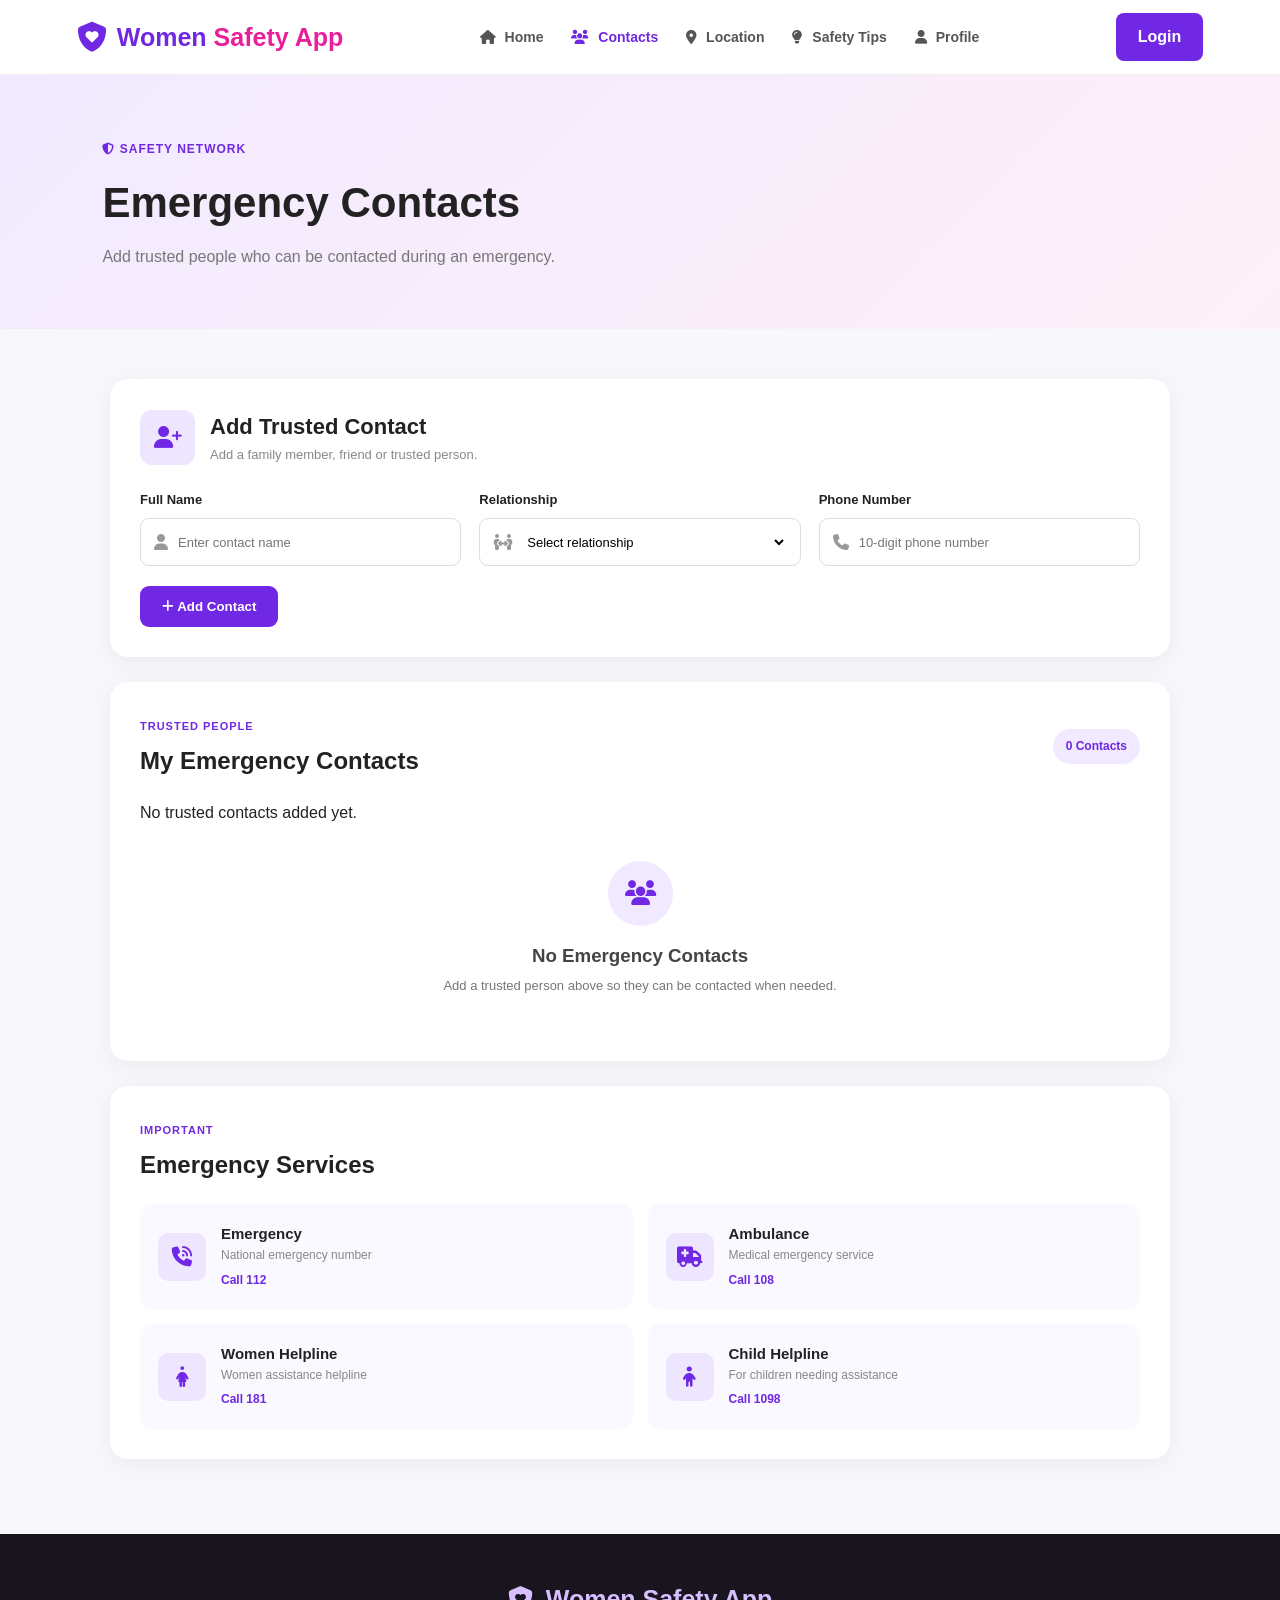
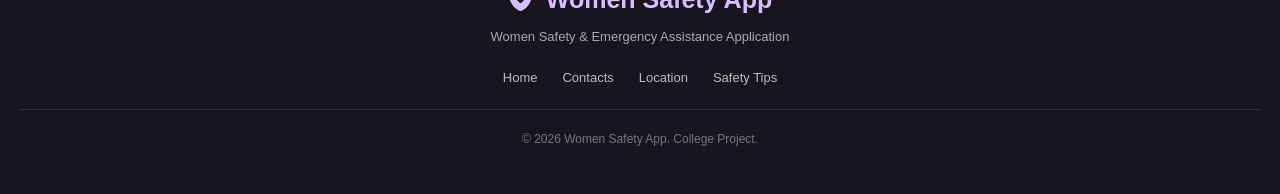
==== commit 2530185e: "Add files via upload" ====
--- a/contacts.html
+++ b/contacts.html
@@ -238,7 +238,9 @@
 
                 <div class="contact-count">
 
-                    <span id="contactCount">0 Contacts</span>
+                    <span id="contactCount">0</span>
+
+                    Contacts
 
                 </div>
 
@@ -254,9 +256,9 @@
             </div>
 
 
-            <!-- Empty Contact State -->
-
-            <div id="emptyContacts" class="empty-Contacts">
+            <!-- Empty State -->
+
+            <div id="emptyState" class="empty-state">
 
                 <div class="empty-icon">
                     <i class="fa-solid fa-users"></i>
--- a/css/style.css
+++ b/css/style.css
@@ -1869,405 +1869,346 @@
     }
 
 }
+
 /* =====================================================
-    LOCATION PAGE
+   LOCATION PAGE - FINAL DESIGN
 ===================================================== */
-
-.location-hero {
-    background: linear-gradient(135deg, #f5eaff, #fff0f8);
-    padding: 65px 25px;
-}
-
-.location-hero-content {
-    max-width: 1100px;
-    margin: auto;
-}
-
-.location-hero-content span {
-    color: #7028e4;
-    font-size: 13px;
-    font-weight: 800;
-    letter-spacing: 1.5px;
-}
-
-.location-hero-content h1 {
-    font-size: 44px;
-    margin: 18px 0 10px;
-    color: #222;
-}
-
-.location-hero-content p {
-    font-size: 18px;
-    color: #777;
-}
-
-
-/* ================= LOCATION MAIN ================= */
 
 .location-container {
     max-width: 1100px;
     margin: auto;
-    padding: 45px 20px;
-    background: #f8f7fc;
-}
-
-
-/* ================= FIND LOCATION CARD ================= */
-
-.location-main-card {
-    background: #fff;
-    border-radius: 24px;
-    padding: 32px;
+    padding: 50px 20px 70px;
+}
+
+/* Main Location Card */
+.location-card {
+    background: #ffffff;
+    border-radius: 20px;
+    padding: 35px;
+    text-align: center;
+    box-shadow: 0 8px 30px rgba(70, 35, 120, 0.08);
     margin-bottom: 25px;
-    box-shadow: 0 10px 35px rgba(70, 30, 120, 0.08);
-    border: 1px solid #eee8f8;
-}
-
-.location-card-heading {
-    display: flex;
-    align-items: center;
-    gap: 18px;
-    margin-bottom: 25px;
-}
-
-.location-icon {
-    width: 65px;
-    height: 65px;
-    min-width: 65px;
-    border-radius: 18px;
-    background: linear-gradient(135deg, #eee3ff, #f8e8ff);
+}
+
+.location-icon-large {
+    width: 85px;
+    height: 85px;
+    margin: 0 auto 18px;
+    border-radius: 50%;
+    background: #eee5ff;
     color: #7028e4;
     display: flex;
     align-items: center;
     justify-content: center;
-    font-size: 27px;
-    box-shadow: 0 8px 20px rgba(112, 40, 228, 0.12);
-}
-
-.location-card-heading h2 {
-    margin: 0 0 6px;
+    font-size: 36px;
+}
+
+.location-card h2 {
     font-size: 27px;
     color: #222;
-}
-
-.location-card-heading p {
-    margin: 0;
+    margin-bottom: 7px;
+}
+
+.location-card > p {
     color: #777;
     font-size: 14px;
-}
-
-
-/* ================= GET LOCATION BUTTON ================= */
-
+    margin-bottom: 25px;
+}
+
+/* Get Location Button */
 .get-location-btn {
     width: 100%;
+    max-width: 500px;
+    min-height: 55px;
     border: none;
+    border-radius: 10px;
     background: linear-gradient(135deg, #7028e4, #e91e9b);
     color: white;
-    padding: 16px 25px;
-    border-radius: 12px;
     font-size: 15px;
     font-weight: 700;
     cursor: pointer;
+    display: inline-flex;
+    align-items: center;
+    justify-content: center;
+    gap: 9px;
     transition: 0.3s;
+    box-shadow: 0 8px 20px rgba(112, 40, 228, 0.2);
 }
 
 .get-location-btn:hover {
     transform: translateY(-2px);
-    box-shadow: 0 10px 25px rgba(112, 40, 228, 0.25);
+    box-shadow: 0 12px 25px rgba(112, 40, 228, 0.28);
 }
 
 .get-location-btn:active {
     transform: scale(0.98);
 }
 
-.get-location-btn i {
-    margin-right: 8px;
-}
-
-
-/* ================= STATUS ================= */
-
-.location-status {
-    margin-top: 18px;
+/* Loading */
+.location-loading {
+    display: none;
+    margin: 18px auto 0;
     padding: 13px 16px;
-    border-radius: 12px;
-    background: #f5f3fa;
-    color: #666;
+    max-width: 500px;
+    background: #f5f1ff;
+    color: #7028e4;
+    border-radius: 10px;
     font-size: 13px;
-    display: flex;
-    align-items: center;
-    gap: 8px;
-}
-
-.location-status i {
-    color: #7028e4;
-}
-
-
-/* ================= LOCATION DETAILS ================= */
-
-.location-details-card {
-    background: #fff;
-    border-radius: 24px;
+    font-weight: 600;
+}
+
+.location-loading i {
+    margin-right: 7px;
+}
+
+/* Error */
+.location-error {
+    display: none;
+    margin: 18px auto 0;
+    padding: 13px 16px;
+    max-width: 500px;
+    background: #fff0f3;
+    color: #d6285c;
+    border: 1px solid #ffd3df;
+    border-radius: 10px;
+    font-size: 13px;
+    font-weight: 600;
+    text-align: left;
+}
+
+.location-error i {
+    margin-right: 7px;
+}
+
+/* Location Details */
+.location-details {
+    background: #ffffff;
+    border-radius: 20px;
     padding: 32px;
+    box-shadow: 0 8px 30px rgba(70, 35, 120, 0.08);
     margin-bottom: 25px;
-    box-shadow: 0 10px 35px rgba(70, 30, 120, 0.08);
-    border: 1px solid #eee8f8;
-}
-
-.details-title span {
-    color: #7028e4;
-    font-size: 12px;
+}
+
+.location-details-header {
+    display: flex;
+    align-items: center;
+    justify-content: space-between;
+    gap: 20px;
+    margin-bottom: 25px;
+}
+
+.location-details-header .small-title {
+    color: #7028e4;
+    font-size: 11px;
     font-weight: 800;
     letter-spacing: 1.5px;
 }
 
-.details-title h2 {
-    margin: 7px 0 22px;
-    font-size: 30px;
-    color: #222;
-}
-
-
-/* ================= LOCATION FOUND ================= */
-
-.location-found {
-    display: flex;
-    align-items: center;
-    gap: 10px;
-    background: #ecfff4;
-    border: 1px solid #c9f1d9;
-    color: #168346;
-    padding: 13px 16px;
-    border-radius: 12px;
-    margin-bottom: 22px;
+.location-details-header h2 {
+    font-size: 25px;
+    margin-top: 5px;
+}
+
+/* Location Found */
+.location-status {
+    display: flex;
+    align-items: center;
+    gap: 7px;
+    background: #edf9f1;
+    color: #219653;
+    padding: 8px 13px;
+    border-radius: 20px;
+    font-size: 12px;
     font-weight: 700;
-    font-size: 13px;
-}
-
-.location-found i {
-    font-size: 16px;
-}
-
-
-/* ================= GPS GRID ================= */
-
-.location-grid {
+    white-space: nowrap;
+}
+
+.location-status span {
+    width: 8px;
+    height: 8px;
+    background: #28a745;
+    border-radius: 50%;
+}
+
+/* Coordinates */
+.coordinates-grid {
     display: grid;
     grid-template-columns: repeat(2, 1fr);
-    gap: 18px;
-}
-
-
-/* ================= DETAIL BOX ================= */
-
-.location-detail-box {
-    display: flex;
-    align-items: center;
-    gap: 16px;
-    padding: 22px;
+    gap: 14px;
+}
+
+.coordinate-box {
+    display: flex;
+    align-items: center;
+    gap: 14px;
+    padding: 18px;
+    background: #faf9ff;
     border: 1px solid #eee9f8;
-    background: linear-gradient(135deg, #fbfaff, #fff);
-    border-radius: 18px;
-    transition: 0.3s;
-}
-
-.location-detail-box:hover {
-    transform: translateY(-4px);
-    box-shadow: 0 10px 25px rgba(80, 40, 130, 0.10);
+    border-radius: 14px;
+    transition: 0.25s;
+}
+
+.coordinate-box:hover {
     border-color: #d9c8f7;
-}
-
-.detail-icon {
-    width: 50px;
-    height: 50px;
-    min-width: 50px;
-    border-radius: 14px;
-    background: #efe3ff;
+    transform: translateY(-2px);
+}
+
+.coordinate-icon {
+    width: 48px;
+    height: 48px;
+    border-radius: 12px;
+    background: #eee5ff;
     color: #7028e4;
     display: flex;
     align-items: center;
     justify-content: center;
     font-size: 19px;
-}
-
-.location-detail-box span {
+    flex-shrink: 0;
+}
+
+.coordinate-box span {
     display: block;
-    color: #777;
+    color: #888;
     font-size: 12px;
-    margin-bottom: 5px;
-}
-
-.location-detail-box strong {
-    font-size: 17px;
+    margin-bottom: 3px;
+}
+
+.coordinate-box strong {
+    display: block;
     color: #222;
+    font-size: 15px;
     word-break: break-word;
 }
 
-.location-detail-box small {
-    color: #777;
-    font-size: 12px;
-}
-
-
-/* ================= ACTION BUTTONS ================= */
-
-.location-actions {
-    display: flex;
+/* Map & Share Buttons */
+.map-actions {
+    display: grid;
+    grid-template-columns: 1fr 1fr;
     gap: 14px;
-    margin-top: 25px;
-}
-
-.map-button,
-.share-button {
-    flex: 1;
+    margin-top: 22px;
+}
+
+.map-actions button {
+    min-height: 52px;
     border: none;
-    padding: 14px 20px;
-    border-radius: 12px;
+    border-radius: 10px;
+    padding: 12px 15px;
+    font-size: 14px;
     font-weight: 700;
     cursor: pointer;
-    transition: 0.3s;
-    font-size: 13px;
-}
-
-.map-button {
+    transition: 0.25s;
+}
+
+.open-map-btn {
     background: #7028e4;
     color: white;
 }
 
-.share-button {
-    background: #efe4ff;
-    color: #7028e4;
-}
-
-.map-button:hover,
-.share-button:hover {
+.share-location-btn {
+    background: #e91e9b;
+    color: white;
+}
+
+.map-actions button:hover:not(:disabled) {
     transform: translateY(-2px);
 }
 
-.map-button:disabled,
-.share-button:disabled {
-    opacity: 0.5;
+.map-actions button:disabled {
+    background: #e3e3e3 !important;
+    color: #999 !important;
     cursor: not-allowed;
-    transform: none;
-}
-
-
-/* ================= PRIVACY ================= */
-
-.privacy-card {
-    display: flex;
-    gap: 18px;
+}
+
+/* Privacy / Safety */
+.location-safety {
+    display: flex;
     align-items: flex-start;
-    background: linear-gradient(135deg, #fff9e9, #fff5dc);
-    border-left: 5px solid #f0a800;
-    padding: 22px;
-    border-radius: 15px;
-    box-shadow: 0 5px 20px rgba(100, 70, 20, 0.05);
-}
-
-.privacy-icon {
+    gap: 16px;
+    padding: 23px;
+    background: linear-gradient(
+        135deg,
+        #f7f1ff,
+        #fff3fa
+    );
+    border: 1px solid #eee1fa;
+    border-radius: 18px;
+}
+
+.safety-icon {
     width: 48px;
     height: 48px;
-    min-width: 48px;
     border-radius: 12px;
-    background: #fff0c7;
+    background: #eee5ff;
+    color: #7028e4;
     display: flex;
     align-items: center;
     justify-content: center;
-    color: #df9900;
     font-size: 20px;
-}
-
-.privacy-card h3 {
-    margin: 0 0 7px;
-    font-size: 18px;
-    color: #333;
-}
-
-.privacy-card p {
-    margin: 0;
-    color: #666;
+    flex-shrink: 0;
+}
+
+.location-safety h3 {
+    font-size: 16px;
+    margin-bottom: 4px;
+}
+
+.location-safety p {
+    color: #777;
     font-size: 13px;
     line-height: 1.6;
 }
 
 
-/* ================= MOBILE ================= */
-
-@media (max-width: 650px) {
-
-    .location-hero {
-        padding: 45px 20px;
-    }
-
-    .location-hero-content h1 {
-        font-size: 32px;
-    }
-
-    .location-hero-content p {
-        font-size: 16px;
-    }
+/* =====================================================
+   LOCATION PAGE - MOBILE
+===================================================== */
+
+@media (max-width: 700px) {
 
     .location-container {
-        padding: 25px 14px;
-    }
-
-    .location-main-card,
-    .location-details-card {
+        padding: 30px 15px 50px;
+    }
+
+    .location-card {
+        padding: 25px 20px;
+    }
+
+    .location-icon-large {
+        width: 72px;
+        height: 72px;
+        font-size: 30px;
+    }
+
+    .location-card h2 {
+        font-size: 23px;
+    }
+
+    .location-details {
         padding: 22px 18px;
-        border-radius: 20px;
-    }
-
-    .location-card-heading {
+    }
+
+    .location-details-header {
         align-items: flex-start;
-        gap: 13px;
-    }
-
-    .location-icon {
-        width: 55px;
-        height: 55px;
-        min-width: 55px;
+        flex-direction: column;
+    }
+
+    .location-details-header h2 {
         font-size: 22px;
     }
 
-    .location-card-heading h2 {
-        font-size: 22px;
-    }
-
-    .location-grid {
+    .location-status {
+        font-size: 11px;
+    }
+
+    .coordinates-grid {
         grid-template-columns: 1fr;
-        gap: 12px;
-    }
-
-    .location-detail-box {
+    }
+
+    .map-actions {
+        grid-template-columns: 1fr;
+    }
+
+    .location-safety {
         padding: 18px;
     }
-
-    .location-actions {
-        flex-direction: column;
-    }
-
-    .map-button,
-    .share-button {
-        width: 100%;
-    }
-
-    .privacy-card {
-        padding: 18px;
-    }
-}
-/* LOCATION PAGE LOGO */
-
-.logo .women-text {
-    color: #7028e4 !important;
-}
-
-.logo .safety-text {
-    color: #e91e9b !important;
-}
-
-.logo i {
-    color: #7028e4 !important;
-}+}
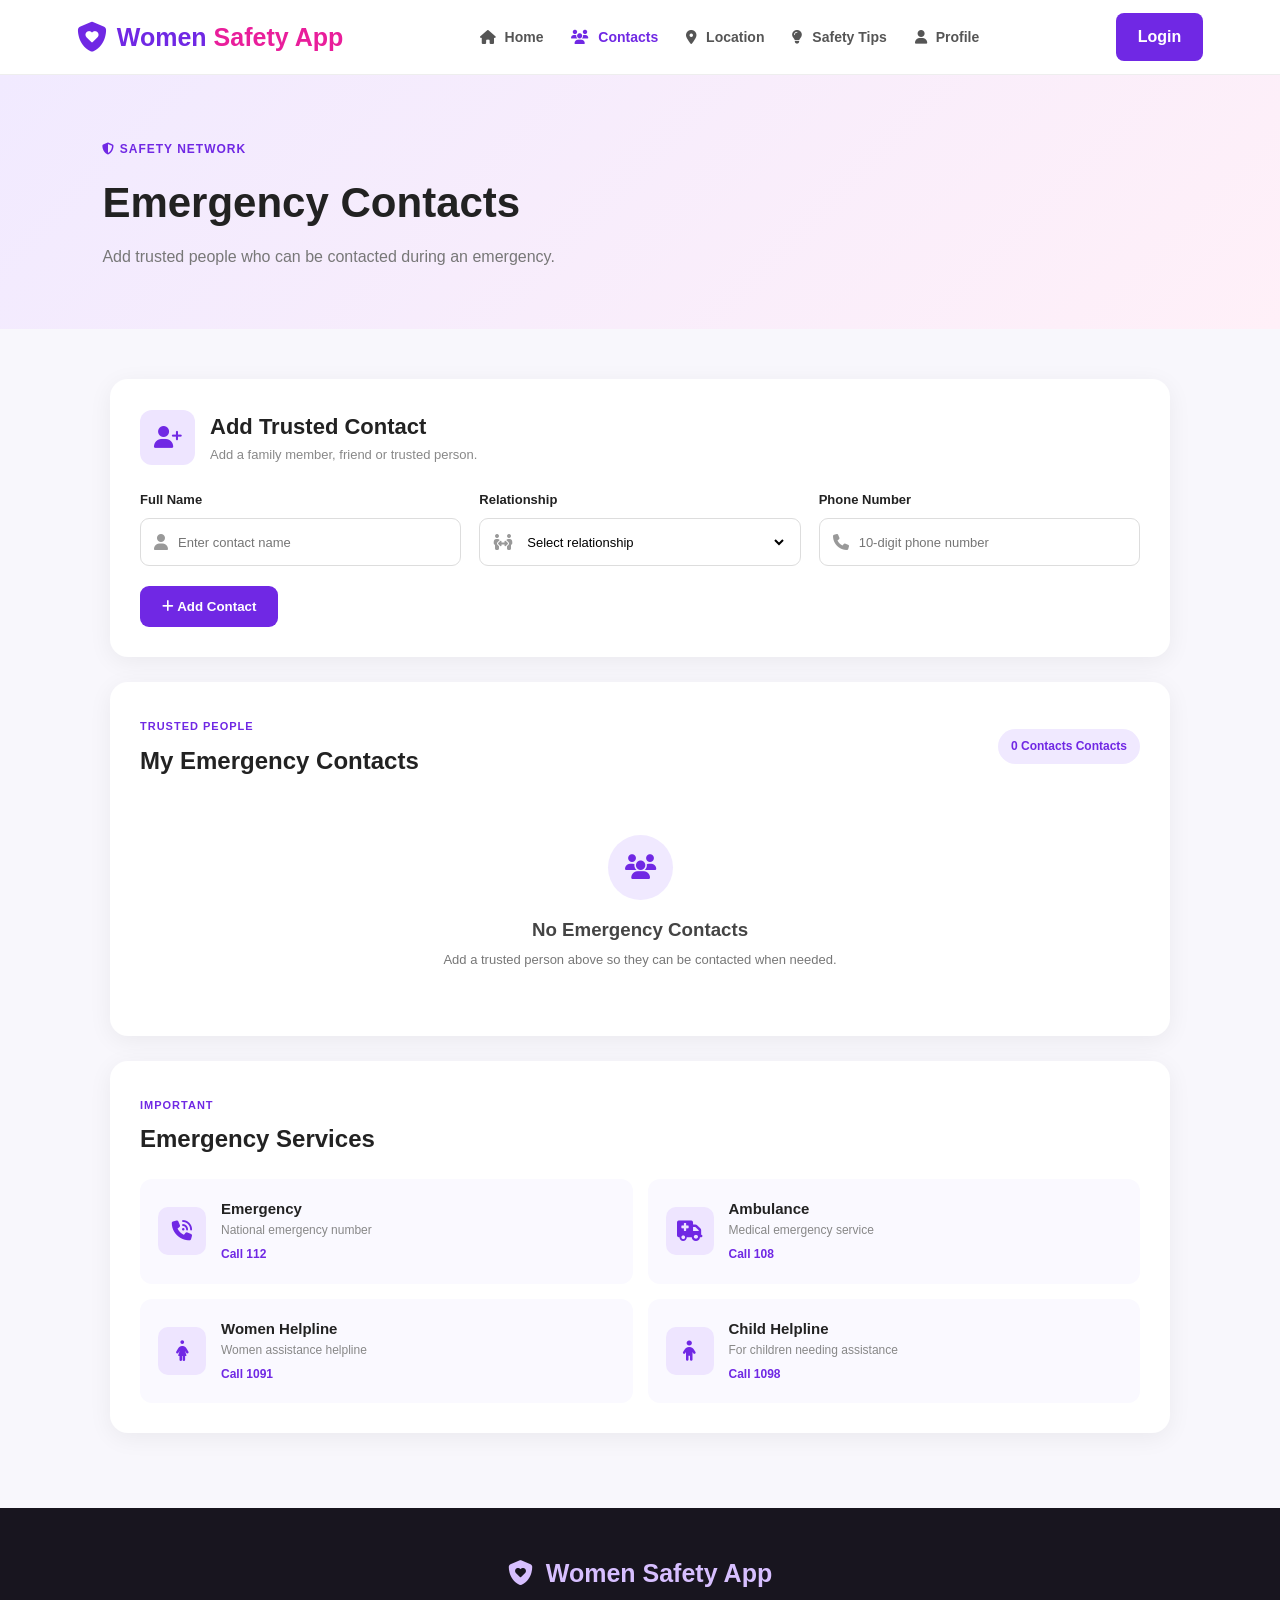
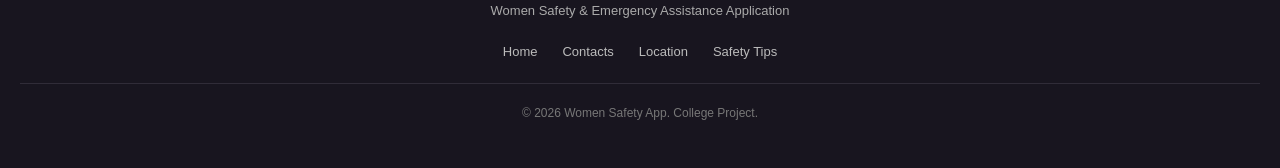
==== commit 251c0c8a: "Add files via upload" ====
--- a/contacts.html
+++ b/contacts.html
@@ -358,8 +358,8 @@
 
                         <p>Women assistance helpline</p>
 
-                        <a href="tel:181">
-                            Call 181
+                        <a href="tel:1091">
+                            Call 1091
                         </a>
 
                     </div>
@@ -431,4 +431,3 @@
 </body>
 
 </html>
-
--- a/css/style.css
+++ b/css/style.css
@@ -2211,4 +2211,4 @@
     .location-safety {
         padding: 18px;
     }
-}
+}
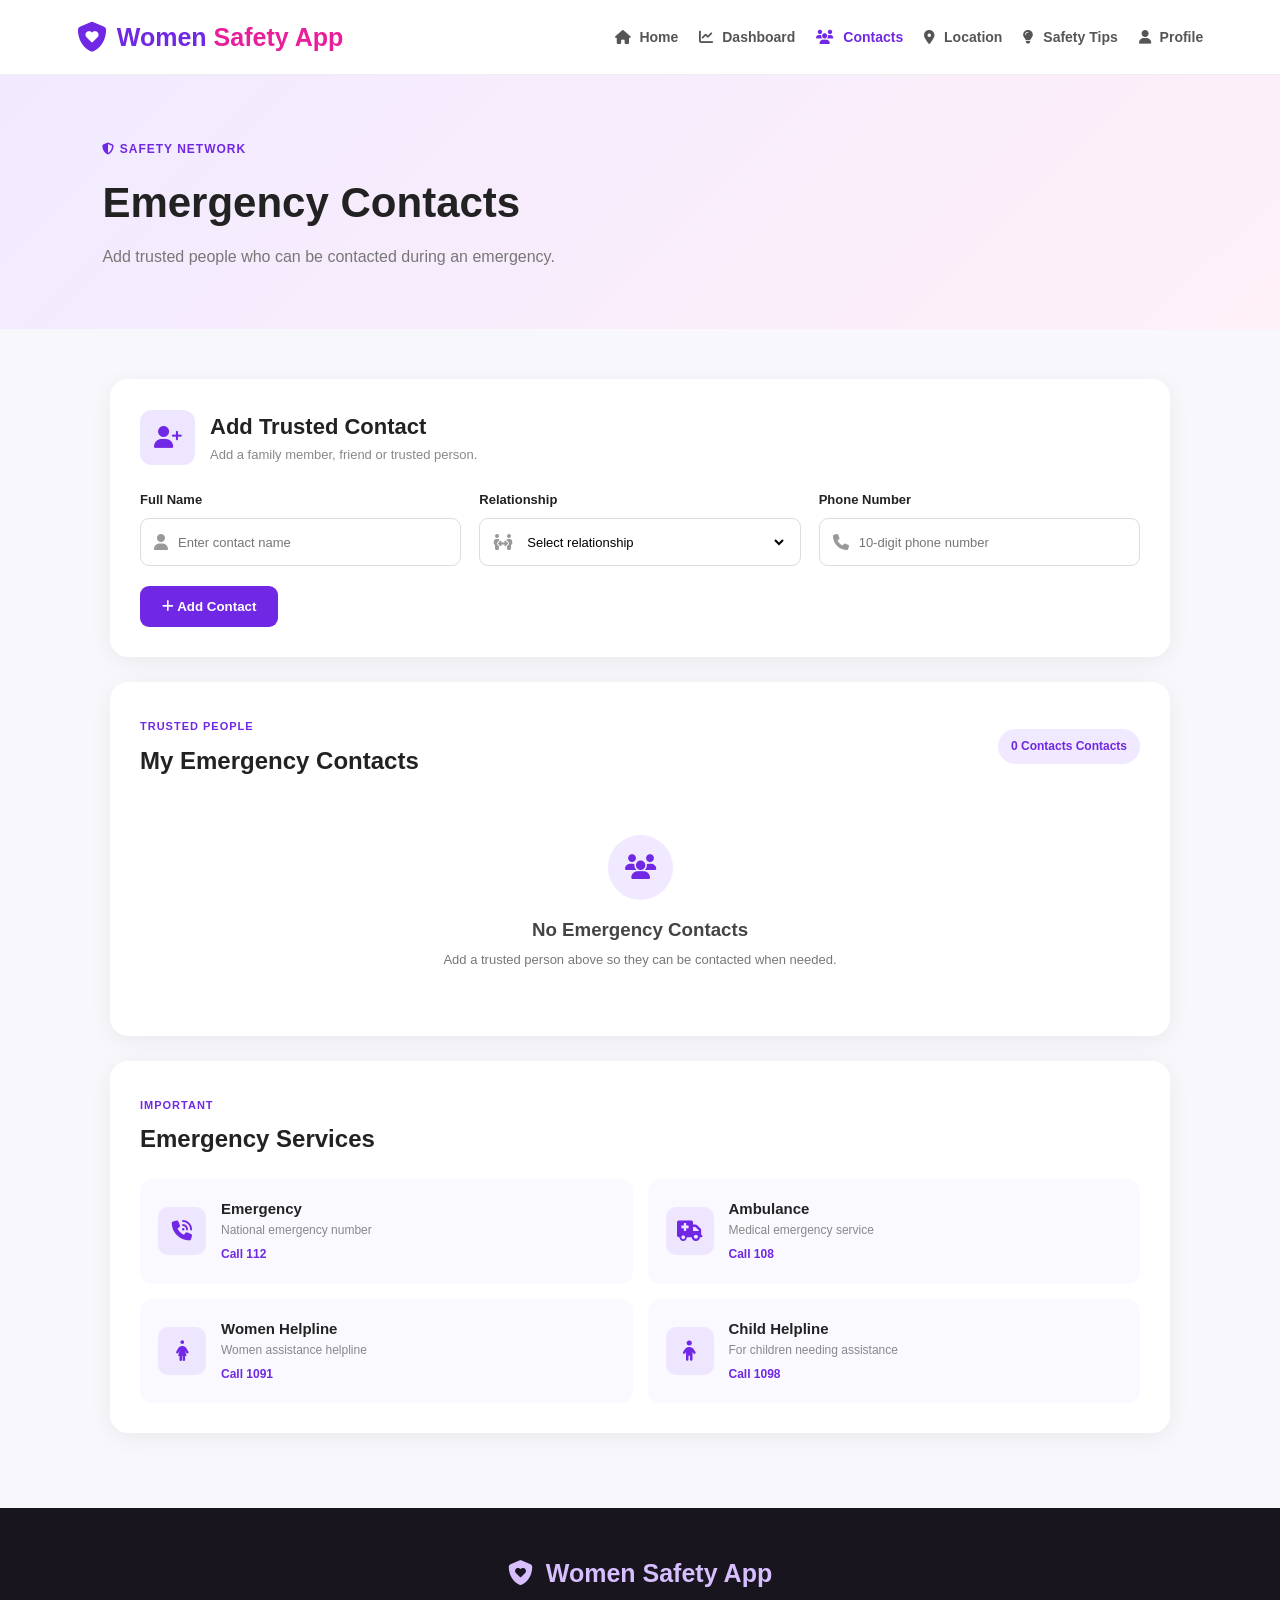
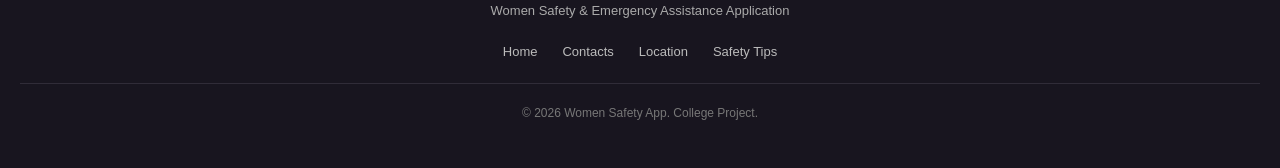
==== commit 1152058f: "Add files via upload" ====
--- a/contacts.html
+++ b/contacts.html
@@ -29,6 +29,10 @@
 
             <a href="index.html">
                 <i class="fa-solid fa-house"></i> Home
+            </a>
+           
+            <a href="dashboard.html">
+                <i class="fas fa-chart-line"></i> Dashboard
             </a>
 
             <a href="contacts.html" class="active">
--- a/css/style.css
+++ b/css/style.css
@@ -70,7 +70,8 @@
 
 .navbar nav {
     display: flex;
-    gap: 28px;
+    gap: 21px;
+    margin-left: auto;
 }
 
 .navbar nav a {
@@ -2211,4 +2212,444 @@
     .location-safety {
         padding: 18px;
     }
-}+}
+
+
+
+
+
+
+
+/* ============== SMART EMERGENCY DASHBOARD ============== */
+
+.dashboard-welcome {
+    display: flex;
+    justify-content: space-between;
+    align-items: center;
+    gap: 24px;
+    padding: 48px 6% 32px;
+    background: linear-gradient(135deg, #f1eaff, #fff0f8);
+}
+
+.dashboard-eyebrow,
+.dashboard-section-heading span,
+.dashboard-checklist-content > span {
+    color: #7028e4;
+    font-size: 12px;
+    font-weight: 800;
+    letter-spacing: 1.2px;
+}
+
+.dashboard-welcome h1 {
+    margin: 12px 0;
+    font-size: clamp(30px, 4vw, 42px);
+    color: #25183d;
+}
+
+.dashboard-welcome p {
+    color: #625a70;
+    line-height: 1.7;
+    margin-bottom: 0;
+}
+
+.dashboard-status {
+    white-space: nowrap;
+    padding: 12px 16px;
+    background: #ffffff;
+    border-radius: 30px;
+    color: #287a48;
+    font-size: 13px;
+    font-weight: 700;
+}
+
+.dashboard-status-dot {
+    display: inline-block;
+    width: 8px;
+    height: 8px;
+    background: #2ca55d;
+    border-radius: 50%;
+    margin-right: 8px;
+}
+
+.dashboard-container {
+    max-width: 1250px;
+    width: 90%;
+    margin: 32px auto 65px;
+}
+
+.dashboard-sos-card {
+    display: flex;
+    align-items: center;
+    justify-content: space-between;
+    gap: 25px;
+    padding: 32px;
+    border-radius: 22px;
+    color: #ffffff;
+    background: linear-gradient(120deg, #6e26c8, #a13ec7);
+    box-shadow: 0 12px 32px rgba(112, 40, 228, 0.16);
+}
+
+.dashboard-sos-copy {
+    max-width: 650px;
+}
+
+.sos-label {
+    font-size: 11px;
+    letter-spacing: 1.5px;
+    font-weight: 800;
+    color: #f5dfff;
+}
+
+.dashboard-sos-card h2 {
+    font-size: clamp(24px, 3vw, 34px);
+    margin: 12px 0;
+}
+
+.dashboard-sos-card p {
+    line-height: 1.7;
+    color: #f5eaff;
+}
+
+.dashboard-sos-button {
+    display: inline-flex;
+    align-items: center;
+    gap: 10px;
+    margin: 10px 0;
+    padding: 14px 23px;
+    border: none;
+    border-radius: 12px;
+    background: #ffffff;
+    color: #7b21ba;
+    font-size: 15px;
+    font-weight: 800;
+    cursor: pointer;
+}
+
+.dashboard-sos-button:hover {
+    transform: translateY(-2px);
+}
+
+.dashboard-sos-card small {
+    display: block;
+    margin-top: 8px;
+    color: #f2e4ff;
+    line-height: 1.6;
+}
+
+.dashboard-sos-icon {
+    display: grid;
+    place-items: center;
+    flex-shrink: 0;
+    width: 135px;
+    height: 135px;
+    border: 1px solid rgba(255,255,255,0.4);
+    background: rgba(255,255,255,0.13);
+    border-radius: 50%;
+    font-size: 58px;
+}
+
+.dashboard-stats {
+    display: grid;
+    grid-template-columns: repeat(3, minmax(0, 1fr));
+    gap: 20px;
+    margin: 28px 0 42px;
+}
+
+.dashboard-stat-card {
+    display: flex;
+    align-items: center;
+    gap: 15px;
+    padding: 22px;
+    background: #ffffff;
+    border: 1px solid #eee8f5;
+    border-radius: 17px;
+    box-shadow: 0 5px 20px rgba(45, 25, 70, 0.04);
+    min-width: 0;
+}
+
+.dashboard-stat-icon,
+.dashboard-action-icon {
+    display: grid;
+    place-items: center;
+    flex-shrink: 0;
+    width: 48px;
+    height: 48px;
+    border-radius: 14px;
+    font-size: 20px;
+}
+
+.purple {
+    color: #7028e4;
+    background: #f0e7ff;
+}
+
+.pink {
+    color: #d63384;
+    background: #ffe6f1;
+}
+
+.green {
+    color: #24834a;
+    background: #e4f7e9;
+}
+
+.red {
+    color: #d82945;
+    background: #ffeaed;
+}
+
+.blue {
+    color: #286bd6;
+    background: #e8f0ff;
+}
+
+.orange {
+    color: #b86710;
+    background: #fff0dc;
+}
+
+.dashboard-stat-card p {
+    margin: 0 0 5px;
+    font-size: 13px;
+    color: #6e6678;
+}
+
+.dashboard-stat-card h3 {
+    margin: 0 0 5px;
+    font-size: 20px;
+    color: #2a2037;
+}
+
+.dashboard-stat-card span {
+    font-size: 11px;
+    color: #777080;
+    line-height: 1.5;
+}
+
+.dashboard-section-heading {
+    margin-bottom: 20px;
+}
+
+.dashboard-section-heading h2 {
+    margin: 8px 0;
+    color: #2a2037;
+    font-size: 28px;
+}
+
+.dashboard-action-grid {
+    display: grid;
+    grid-template-columns: repeat(4, minmax(0, 1fr));
+    gap: 20px;
+}
+
+.dashboard-action-card {
+    display: block;
+    text-decoration: none;
+    color: inherit;
+    background: #ffffff;
+    border: 1px solid #eee8f5;
+    border-radius: 17px;
+    padding: 23px;
+    transition: transform 0.2s, box-shadow 0.2s;
+}
+
+.dashboard-action-card:hover {
+    transform: translateY(-4px);
+    box-shadow: 0 12px 26px rgba(45, 25, 70, 0.09);
+}
+
+.dashboard-action-card h3 {
+    margin: 18px 0 8px;
+    font-size: 17px;
+    color: #2a2037;
+}
+
+.dashboard-action-card p {
+    min-height: 55px;
+    font-size: 13px;
+    color: #706779;
+    line-height: 1.7;
+}
+
+.dashboard-action-card > span {
+    display: inline-block;
+    margin-top: 10px;
+    color: #7028e4;
+    font-size: 12px;
+    font-weight: 800;
+}
+
+.dashboard-checklist {
+    display: flex;
+    gap: 22px;
+    margin-top: 36px;
+    padding: 28px;
+    border: 1px solid #eee8f5;
+    border-radius: 18px;
+    background: #ffffff;
+}
+
+.dashboard-checklist-icon {
+    display: grid;
+    place-items: center;
+    flex-shrink: 0;
+    width: 55px;
+    height: 55px;
+    background: #f0e7ff;
+    color: #7028e4;
+    border-radius: 16px;
+    font-size: 24px;
+}
+
+.dashboard-checklist-content h2 {
+    margin: 8px 0;
+    color: #2a2037;
+}
+
+.dashboard-checklist-content p {
+    color: #706779;
+    line-height: 1.6;
+}
+
+.dashboard-checklist-content label {
+    display: block;
+    margin-top: 14px;
+    color: #51475e;
+    line-height: 1.6;
+}
+
+.dashboard-checklist-content input {
+    accent-color: #7028e4;
+    margin-right: 9px;
+}
+
+.dashboard-disclaimer {
+    display: flex;
+    gap: 10px;
+    margin-top: 24px;
+    color: #706779;
+    font-size: 13px;
+    line-height: 1.7;
+}
+
+.dashboard-disclaimer i {
+    color: #7028e4;
+    margin-top: 3px;
+}
+
+@media (max-width: 950px) {
+    .dashboard-stats {
+        grid-template-columns: 1fr;
+    }
+
+    .dashboard-action-grid {
+        grid-template-columns: repeat(2, minmax(0, 1fr));
+    }
+}
+
+@media (max-width: 600px) {
+    .dashboard-welcome {
+        flex-direction: column;
+        align-items: flex-start;
+        padding: 35px 5%;
+    }
+
+    .dashboard-container {
+        width: 92%;
+        margin-top: 22px;
+    }
+
+    .dashboard-sos-card {
+        padding: 23px;
+    }
+
+    .dashboard-sos-icon {
+        display: none;
+    }
+
+    .dashboard-action-grid {
+        grid-template-columns: 1fr;
+    }
+
+    .dashboard-action-card p {
+        min-height: auto;
+    }
+
+    .dashboard-checklist {
+        padding: 20px;
+        gap: 14px;
+    }
+
+    .dashboard-checklist-icon {
+        width: 42px;
+        height: 42px;
+    }
+}
+
+
+/* ===== RED EMERGENCY SOS BUTTON ===== */
+
+.sos-card {
+    background: linear-gradient(135deg, #b91c1c, #ef4444) !important;
+    color: #ffffff !important;
+    border-radius: 22px;
+    padding: 28px;
+    box-shadow: 0 10px 25px rgba(220, 38, 38, 0.25);
+}
+
+.sos-card h2,
+.sos-card p {
+    color: #ffffff !important;
+}
+
+.sos-btn {
+    display: inline-flex;
+    align-items: center;
+    justify-content: center;
+    gap: 10px;
+    background: #ffffff !important;
+    color: #dc2626 !important;
+    border: 2px solid #ffffff !important;
+    border-radius: 14px;
+    padding: 15px 28px;
+    font-size: 19px;
+    font-weight: 800;
+    cursor: pointer;
+    box-shadow: 0 5px 0 #991b1b;
+    transition: 0.2s ease;
+}
+
+.sos-btn:hover {
+    background: #fee2e2 !important;
+    transform: translateY(-2px);
+}
+
+.sos-btn:active {
+    transform: translateY(2px);
+    box-shadow: 0 2px 0 #991b1b;
+}
+
+.sos-btn i {
+    color: #dc2626;
+}
+
+
+/* ===== DASHBOARD NAV BUTTON ===== */
+
+.dashboard-nav-btn {
+    display: inline-flex;
+    align-items: center;
+    gap: 7px;
+    background: #6d28d9;
+    color: #ffffff !important;
+    padding: 10px 16px;
+    border-radius: 10px;
+    text-decoration: none;
+    font-weight: 700;
+    transition: 0.2s ease;
+}
+
+.dashboard-nav-btn:hover {
+    background: #4c1d95;
+    transform: translateY(-2px);
+}
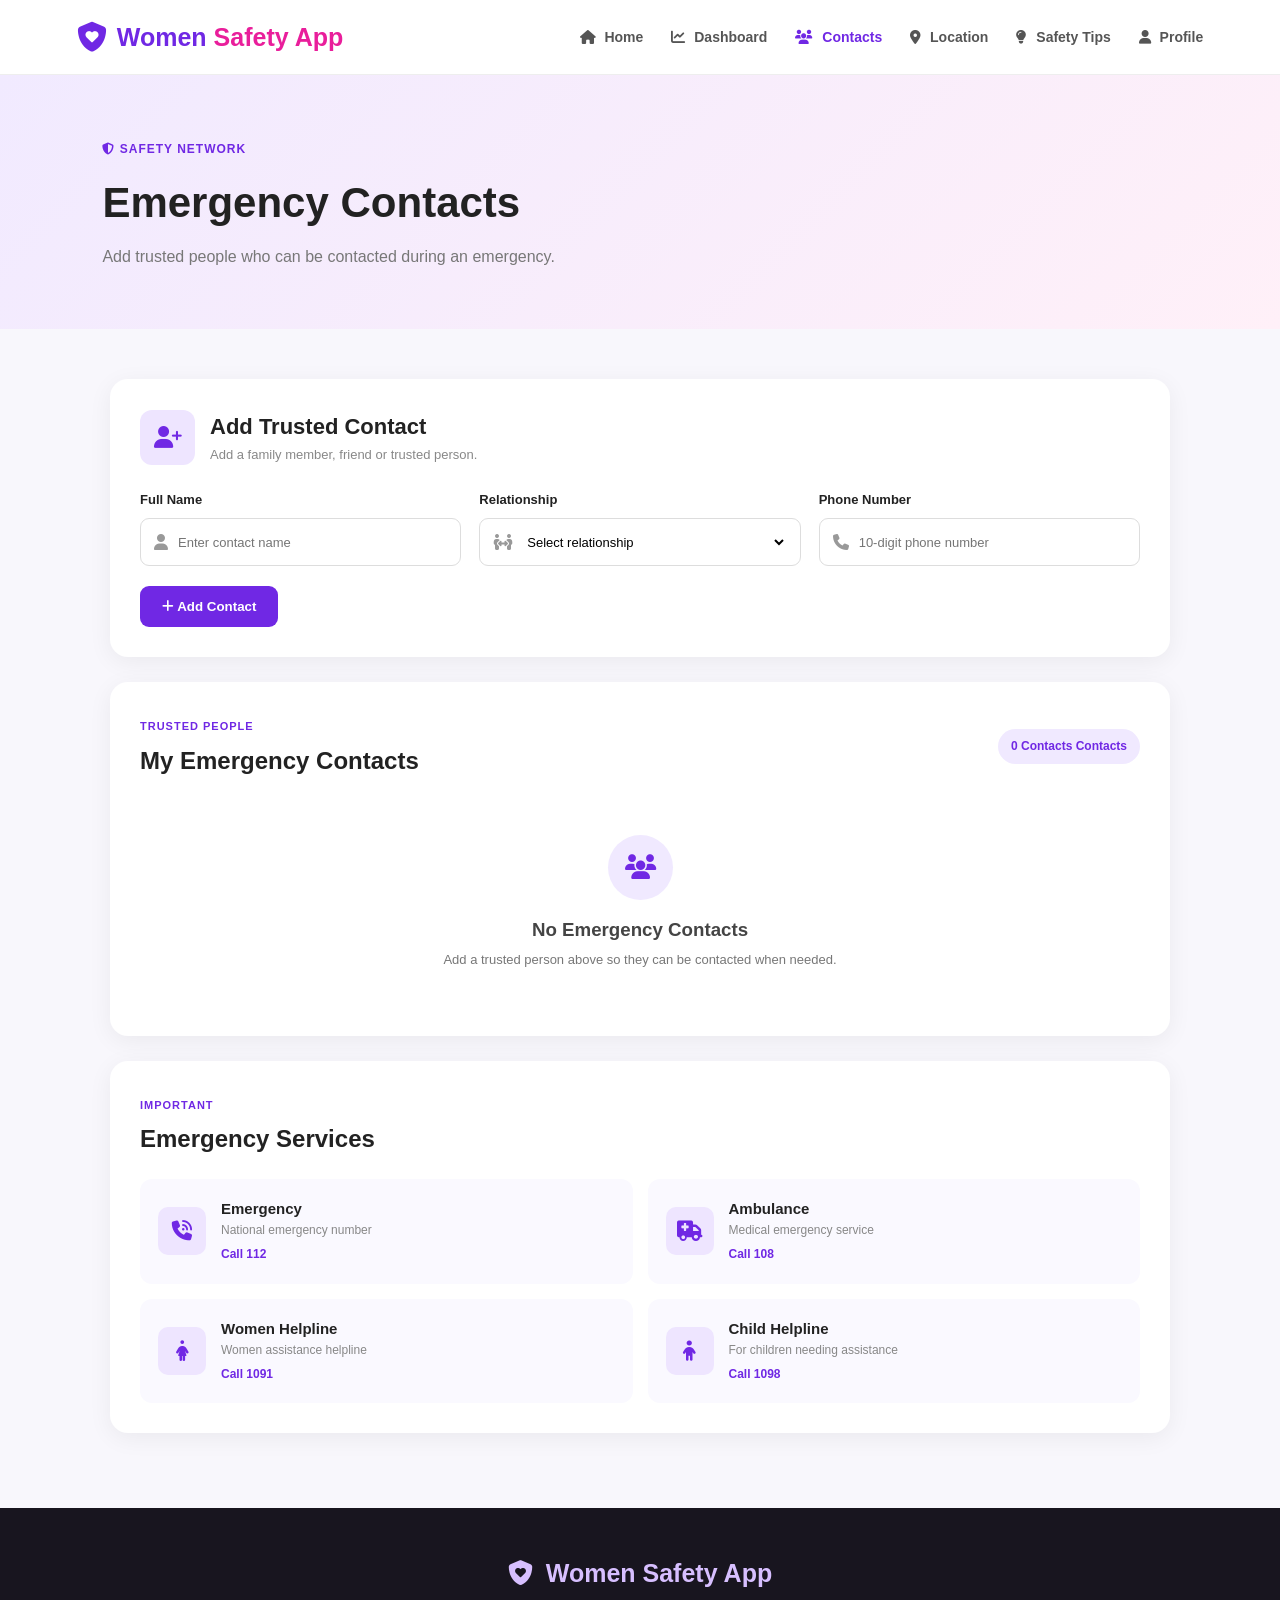
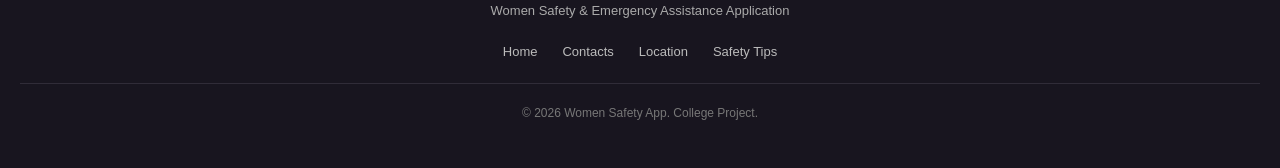
==== commit 0a465b83: "Add files via upload" ====
--- a/contacts.html
+++ b/contacts.html
@@ -53,10 +53,7 @@
 
         </nav>
 
-        <a href="login.html" class="login-btn">
-            Login
-        </a>
-
+       
     </header>
 
 
--- a/css/style.css
+++ b/css/style.css
@@ -70,7 +70,7 @@
 
 .navbar nav {
     display: flex;
-    gap: 21px;
+    gap: 28px;
     margin-left: auto;
 }
 
@@ -2653,3 +2653,47 @@
     background: #4c1d95;
     transform: translateY(-2px);
 }
+
+
+/* Red Active SOS Button */
+.sos-btn {
+    background: #dc2626 !important;
+    color: #ffffff !important;
+    border: 2px solid #991b1b !important;
+    border-radius: 12px;
+    padding: 15px 28px;
+    font-size: 19px;
+    font-weight: bold;
+    box-shadow: 0 5px 0 #991b1b;
+    cursor: pointer;
+    transition: 0.2s ease;
+}
+
+.sos-btn i {
+    color: #ffffff !important;
+}
+
+.sos-btn:hover {
+    background: #991b1b !important;
+    transform: translateY(-2px);
+}
+
+
+/* Fix: Show Login button */
+form#loginForm button.login-submit {
+    display: block !important;
+    visibility: visible !important;
+    opacity: 1 !important;
+    width: 100%;
+    min-height: 50px;
+    margin: 15px 0;
+    background: linear-gradient(135deg, #7028e4, #e91e9b);
+    color: #ffffff;
+    border: none;
+    border-radius: 9px;
+    font-size: 15px;
+    font-weight: 700;
+    cursor: pointer;
+    position: relative;
+    z-index: 10;
+}
